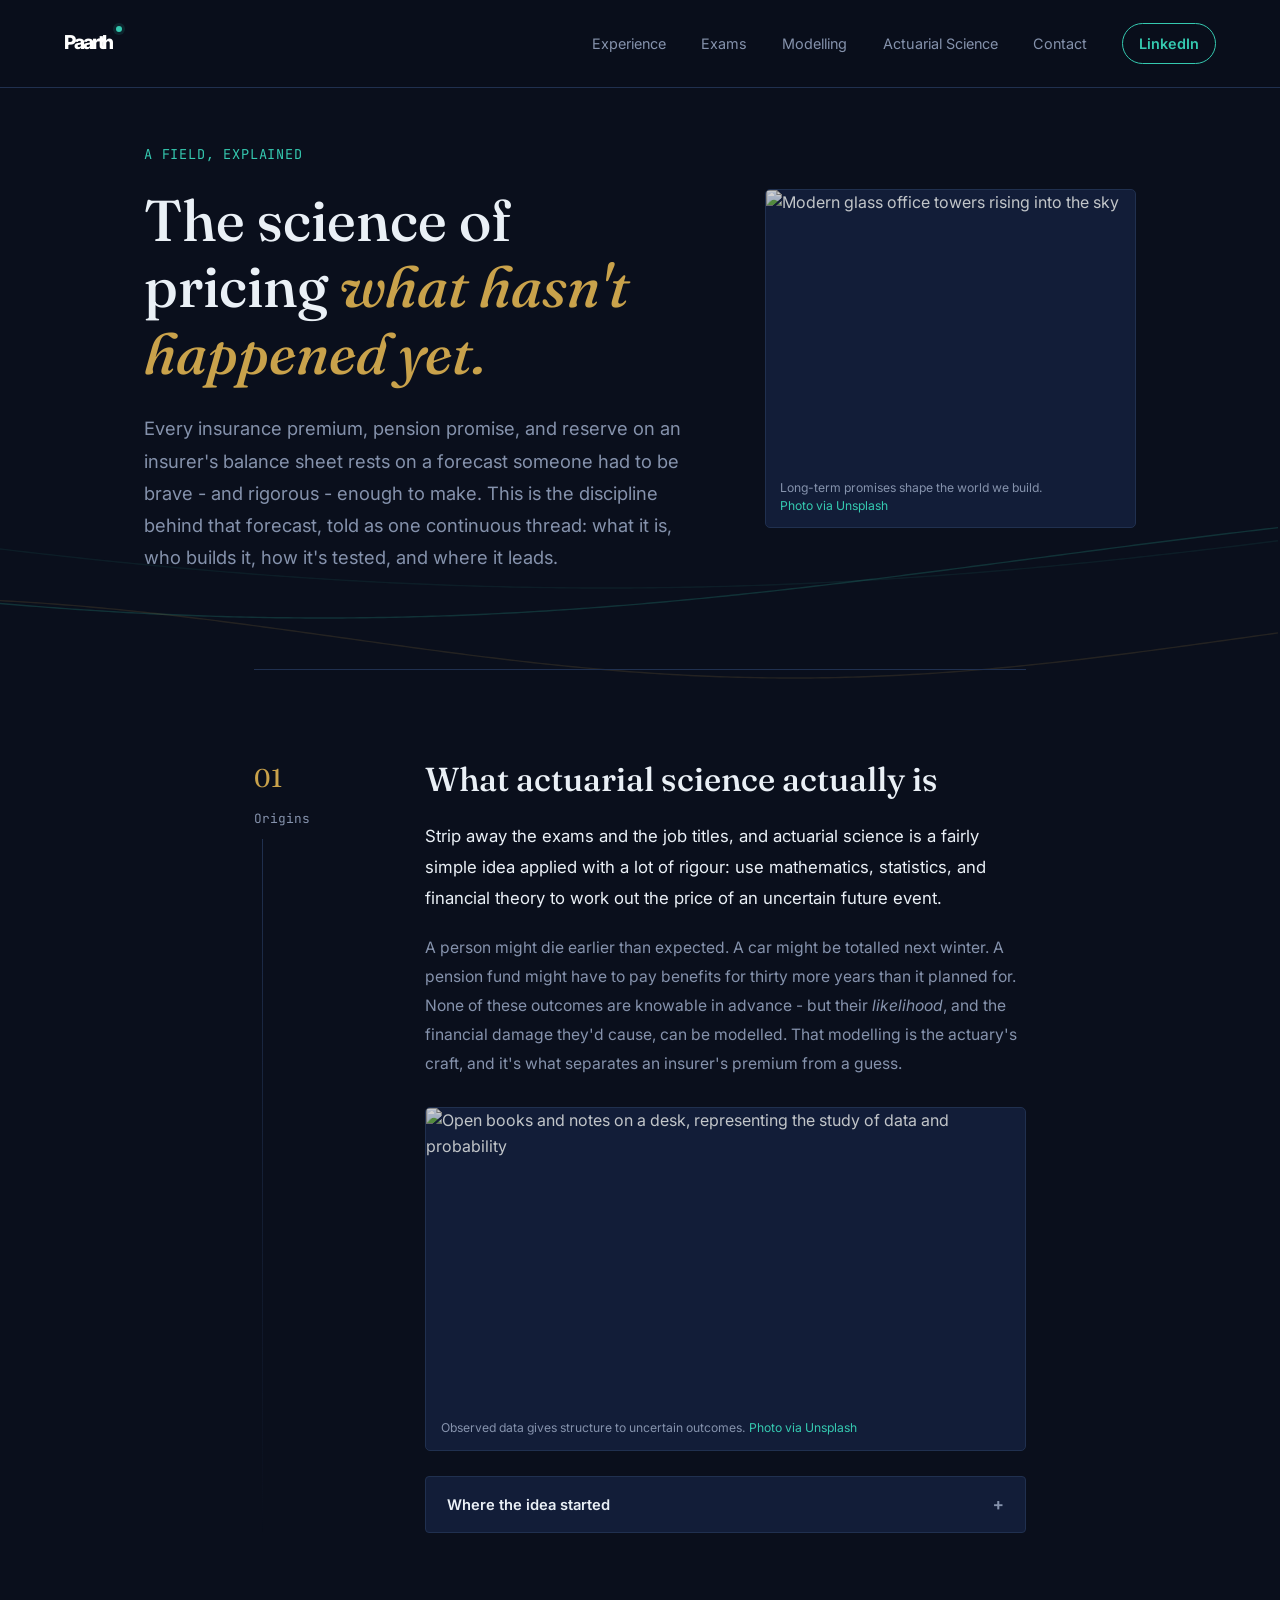
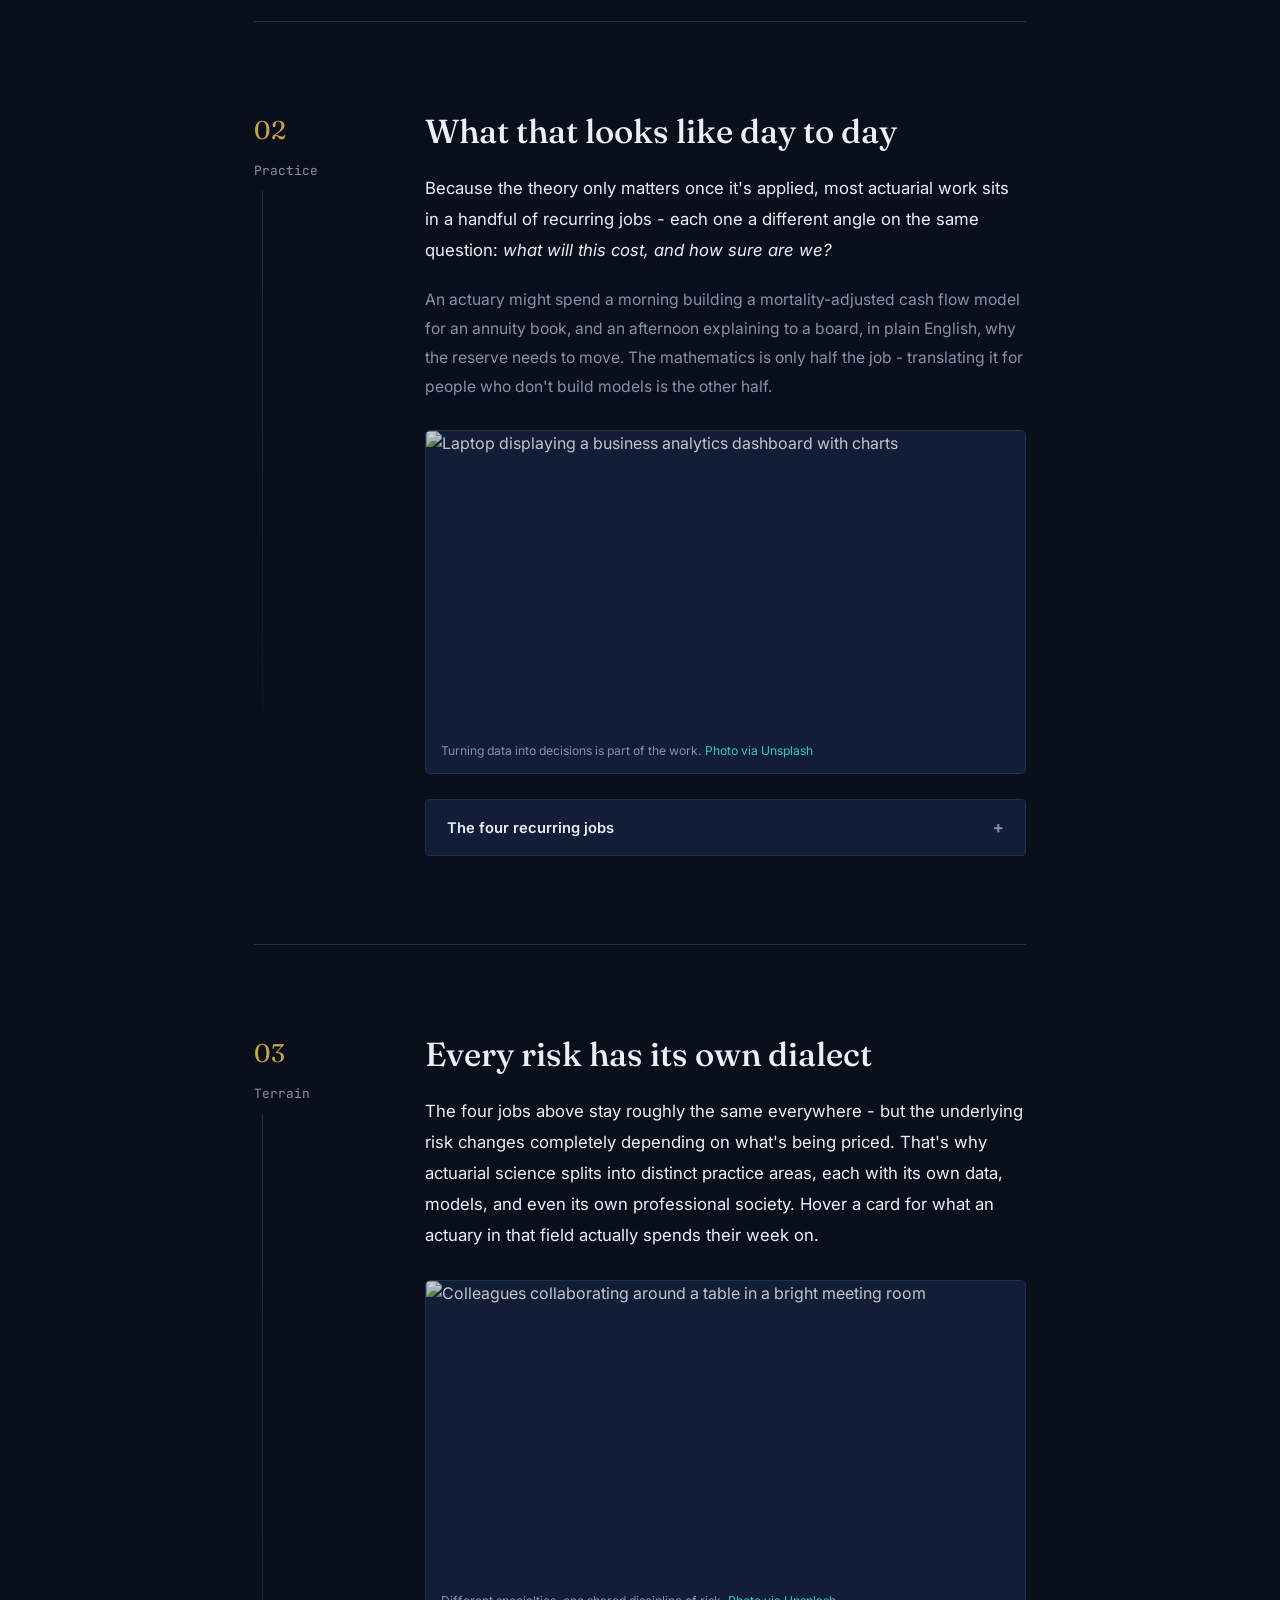
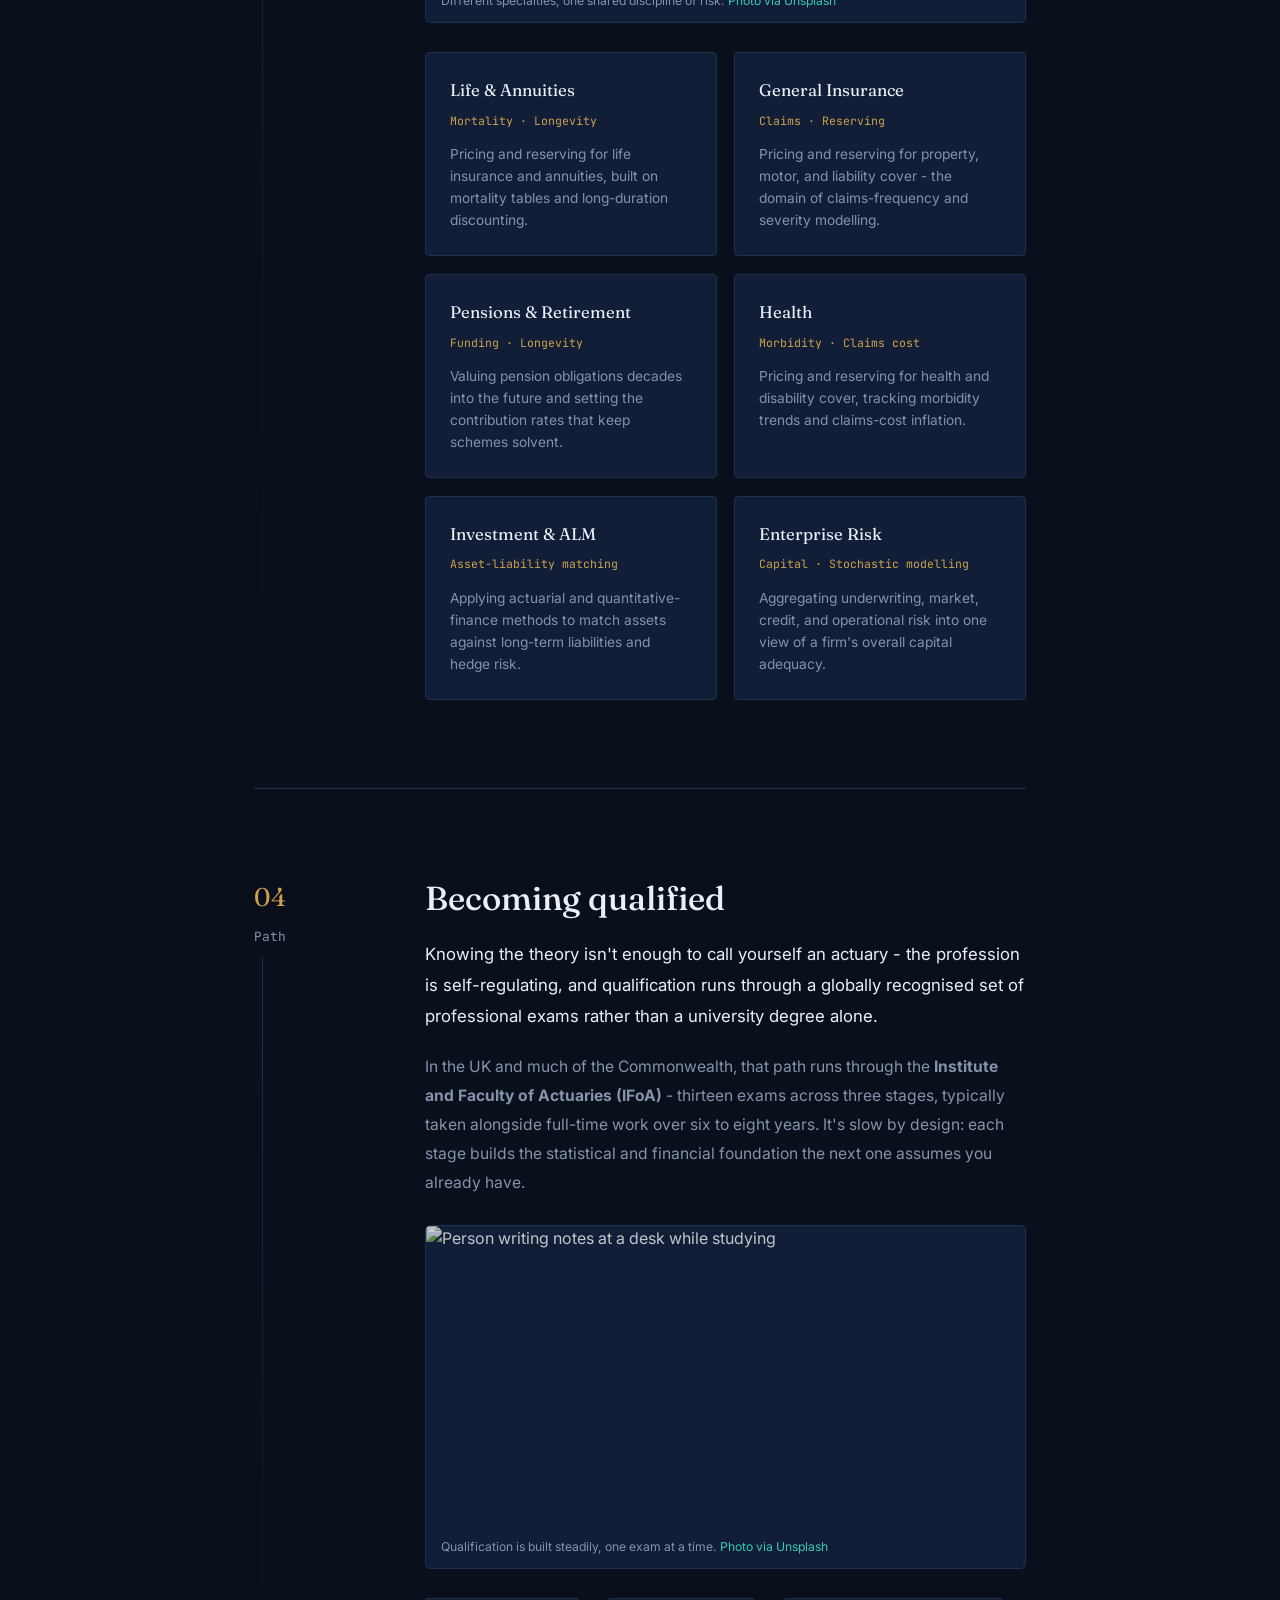
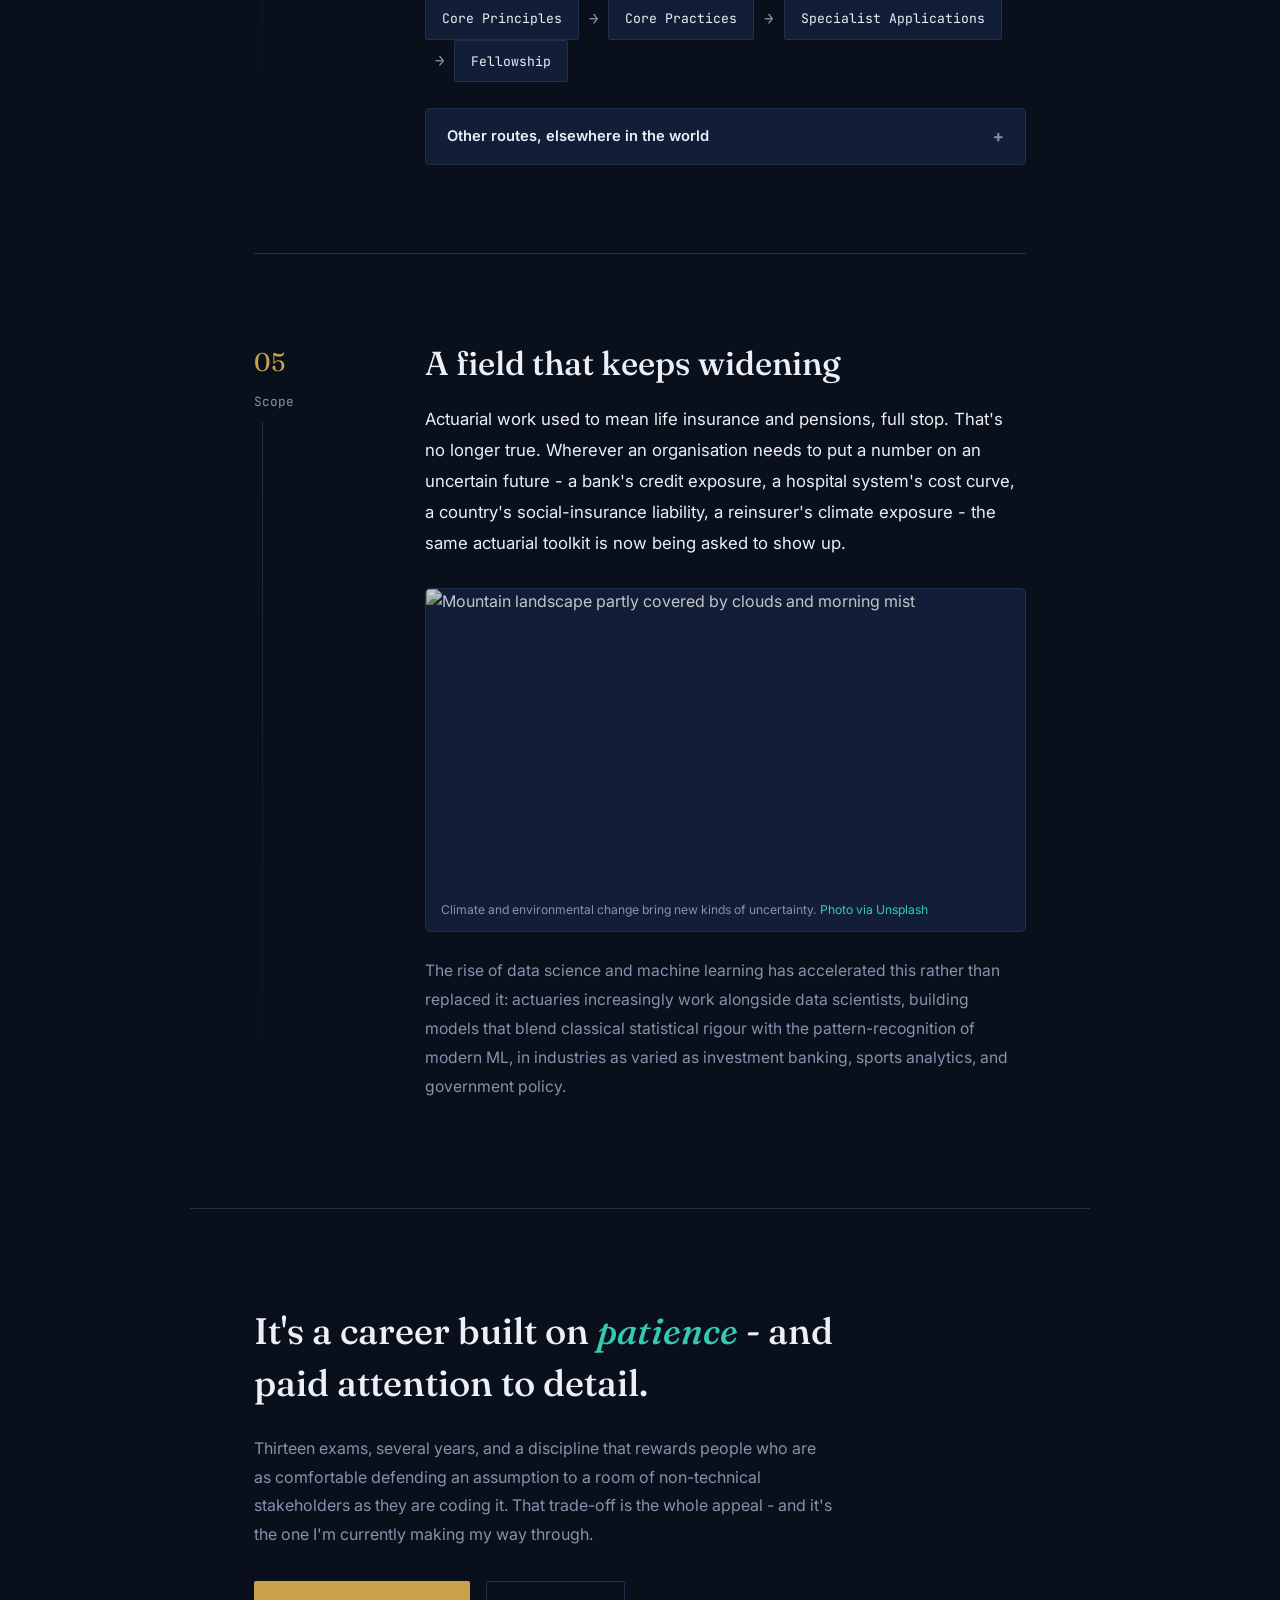
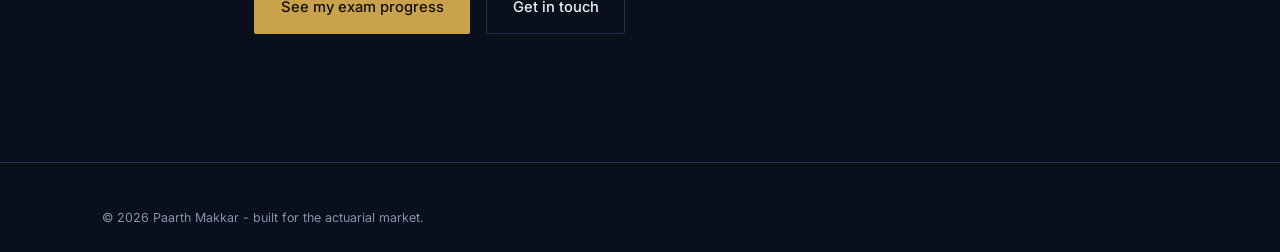
==== pages/actuarial-science/index.html @ b95559fd "hidden .html tags in website URLs" ====
<!DOCTYPE html>
<html lang="en">
<head>
<meta charset="UTF-8">
<meta name="viewport" content="width=device-width, initial-scale=1.0">
<title>Actuarial Science - Paarth Makkar</title>
<link rel="preconnect" href="https://fonts.googleapis.com">
<link href="https://fonts.googleapis.com/css2?family=Fraunces:opsz,wght@9..144,300;9..144,500;9..144,600&family=Inter:wght@400;500;600&family=JetBrains+Mono:wght@400;500&display=swap" rel="stylesheet">
<link rel="stylesheet" href="../../assets/css/style.css">
<link rel="icon" type="image/x-icon" href="../../assets/favicon.ico">
</head>
<body>

<canvas id="bg-curve"></canvas>

<header class="nav">
  <div class="nav__logo" aria-label="Paarth Makkar logo">
    <a href="../../" aria-label="Go to home page">
      <span class="nav__logo-mark" aria-hidden="true">Paarth</span>
    </a>
  </div>
  <nav class="nav__links">
    <a href="../../#work">Experience</a>
    <a href="../../#exams">Exams</a>
    <a href="../../#modelling">Modelling</a>
    <a href="./">Actuarial Science</a>
    <a href="../../#contact">Contact</a>
    <a class="nav__linkedin" href="https://www.linkedin.com/in/paarthmakkar" target="_blank" rel="noopener noreferrer" aria-label="Visit Paarth Makkar on LinkedIn">LinkedIn</a>
  </nav>
</header>

<main class="as-page">

  <!-- HERO -->
  <section class="as-hero">
    <div class="as-hero__copy">
      <p class="as-hero__eyebrow">A field, explained</p>
      <h1 class="as-hero__title">The science of pricing <em>what hasn't happened yet.</em></h1>
      <p class="as-hero__lede">Every insurance premium, pension promise, and reserve on an insurer's balance sheet rests on a forecast someone had to be brave - and rigorous - enough to make. This is the discipline behind that forecast, told as one continuous thread: what it is, who builds it, how it's tested, and where it leads.</p>
    </div>
    <figure class="as-visual as-hero__visual">
      <img src="https://images.unsplash.com/photo-1486406146926-c627a92ad1ab?auto=format&fit=crop&w=1100&q=80" alt="Modern glass office towers rising into the sky" fetchpriority="high">
      <figcaption>Long-term promises shape the world we build. <a href="https://unsplash.com/" target="_blank" rel="noopener noreferrer">Photo via Unsplash</a></figcaption>
    </figure>
  </section>

  <div class="as-story">

    <!-- 01 : DEFINITION -->
    <section class="as-section" id="what-is-it">
      <div class="as-section__index"><span>01</span>Origins<div class="as-section__thread"></div></div>
      <div class="as-section__body">
        <h2 class="as-section__title">What actuarial science actually is</h2>
        <p class="as-section__lead">Strip away the exams and the job titles, and actuarial science is a fairly simple idea applied with a lot of rigour: use mathematics, statistics, and financial theory to work out the price of an uncertain future event.</p>
        <p class="as-section__text">A person might die earlier than expected. A car might be totalled next winter. A pension fund might have to pay benefits for thirty more years than it planned for. None of these outcomes are knowable in advance - but their <em>likelihood</em>, and the financial damage they'd cause, can be modelled. That modelling is the actuary's craft, and it's what separates an insurer's premium from a guess.</p>
        <figure class="as-visual as-visual--story">
          <img src="https://images.unsplash.com/photo-1456513080510-7bf3a84b82f8?auto=format&fit=crop&w=1200&q=80" alt="Open books and notes on a desk, representing the study of data and probability" loading="lazy">
          <figcaption>Observed data gives structure to uncertain outcomes. <a href="https://unsplash.com/" target="_blank" rel="noopener noreferrer">Photo via Unsplash</a></figcaption>
        </figure>
        <div class="as-reveal">
          <button class="as-reveal__trigger" type="button" aria-expanded="false">
            <span>Where the idea started</span>
            <span class="as-reveal__icon">+</span>
          </button>
          <div class="as-reveal__panel">
            <p>The discipline traces back to 17th-century mortality tables and the early mathematics of life contingencies - work that let insurers move from arbitrary pricing to tables grounded in observed data. Over three centuries, the same logic - observe the past, model the uncertainty, price the future - was extended far beyond life insurance into pensions, health, general insurance, and now climate and enterprise risk.</p>
          </div>
        </div>
      </div>
    </section>

    <!-- 02 : WHAT ACTUARIES DO -->
    <section class="as-section" id="what-they-do">
      <div class="as-section__index"><span>02</span>Practice<div class="as-section__thread"></div></div>
      <div class="as-section__body">
        <h2 class="as-section__title">What that looks like day to day</h2>
        <p class="as-section__lead">Because the theory only matters once it's applied, most actuarial work sits in a handful of recurring jobs - each one a different angle on the same question: <em>what will this cost, and how sure are we?</em></p>
        <p class="as-section__text">An actuary might spend a morning building a mortality-adjusted cash flow model for an annuity book, and an afternoon explaining to a board, in plain English, why the reserve needs to move. The mathematics is only half the job - translating it for people who don't build models is the other half.</p>
        <figure class="as-visual as-visual--story">
          <img src="https://images.unsplash.com/photo-1460925895917-afdab827c52f?auto=format&fit=crop&w=1200&q=80" alt="Laptop displaying a business analytics dashboard with charts" loading="lazy">
          <figcaption>Turning data into decisions is part of the work. <a href="https://unsplash.com/" target="_blank" rel="noopener noreferrer">Photo via Unsplash</a></figcaption>
        </figure>
        <div class="as-reveal">
          <button class="as-reveal__trigger" type="button" aria-expanded="false">
            <span>The four recurring jobs</span>
            <span class="as-reveal__icon">+</span>
          </button>
          <div class="as-reveal__panel">
            <ul>
              <li><strong>Pricing</strong> - setting premiums so they cover expected claims, expenses, and a margin for the unexpected.</li>
              <li><strong>Reserving</strong> - deciding how much money has to be set aside today for claims that haven't been paid yet.</li>
              <li><strong>Capital &amp; solvency</strong> - stress-testing a company's balance sheet against extreme but plausible scenarios.</li>
              <li><strong>Product design &amp; advisory</strong> - shaping new insurance, pension, or investment products and advising boards and regulators on the risk they carry.</li>
            </ul>
          </div>
        </div>
      </div>
    </section>

    <!-- 03 : SUBFIELDS -->
    <section class="as-section" id="fields">
      <div class="as-section__index"><span>03</span>Terrain<div class="as-section__thread"></div></div>
      <div class="as-section__body">
        <h2 class="as-section__title">Every risk has its own dialect</h2>
        <p class="as-section__lead">The four jobs above stay roughly the same everywhere - but the underlying risk changes completely depending on what's being priced. That's why actuarial science splits into distinct practice areas, each with its own data, models, and even its own professional society. Hover a card for what an actuary in that field actually spends their week on.</p>
        <figure class="as-visual as-visual--story">
          <img src="https://images.unsplash.com/photo-1556761175-b413da4baf72?auto=format&fit=crop&w=1200&q=80" alt="Colleagues collaborating around a table in a bright meeting room" loading="lazy">
          <figcaption>Different specialties, one shared discipline of risk. <a href="https://unsplash.com/" target="_blank" rel="noopener noreferrer">Photo via Unsplash</a></figcaption>
        </figure>
        <div class="as-grid">
          <div class="as-card" tabindex="0">
            <div class="as-card__front">
              <span class="as-card__name">Life &amp; Annuities</span>
              <span class="as-card__tag">Mortality · Longevity</span>
              Pricing and reserving for life insurance and annuities, built on mortality tables and long-duration discounting.
            </div>
            <div class="as-card__back">
              <span class="as-card__name">Life &amp; Annuities</span>
              <p>Answers questions like: if we sell this whole-life policy today, how much will it cost us across a 50-year horizon, and how much interest can we assume we'll earn on the premiums along the way?</p>
            </div>
          </div>
          <div class="as-card" tabindex="0">
            <div class="as-card__front">
              <span class="as-card__name">General Insurance</span>
              <span class="as-card__tag">Claims · Reserving</span>
              Pricing and reserving for property, motor, and liability cover - the domain of claims-frequency and severity modelling.
            </div>
            <div class="as-card__back">
              <span class="as-card__name">General Insurance</span>
              <p>Works with "triangles" of historical claims data to estimate how much of this year's claims haven't been reported yet - and prices next year's motor or property policies accordingly.</p>
            </div>
          </div>
          <div class="as-card" tabindex="0">
            <div class="as-card__front">
              <span class="as-card__name">Pensions &amp; Retirement</span>
              <span class="as-card__tag">Funding · Longevity</span>
              Valuing pension obligations decades into the future and setting the contribution rates that keep schemes solvent.
            </div>
            <div class="as-card__back">
              <span class="as-card__name">Pensions &amp; Retirement</span>
              <p>If people are living longer than a pension scheme assumed twenty years ago, someone has to work out exactly how much extra funding that longevity now requires.</p>
            </div>
          </div>
          <div class="as-card" tabindex="0">
            <div class="as-card__front">
              <span class="as-card__name">Health</span>
              <span class="as-card__tag">Morbidity · Claims cost</span>
              Pricing and reserving for health and disability cover, tracking morbidity trends and claims-cost inflation.
            </div>
            <div class="as-card__back">
              <span class="as-card__name">Health</span>
              <p>Models how medical cost inflation, treatment patterns, and policyholder age are likely to move claims costs - often the fastest-changing numbers in the profession.</p>
            </div>
          </div>
          <div class="as-card" tabindex="0">
            <div class="as-card__front">
              <span class="as-card__name">Investment &amp; ALM</span>
              <span class="as-card__tag">Asset-liability matching</span>
              Applying actuarial and quantitative-finance methods to match assets against long-term liabilities and hedge risk.
            </div>
            <div class="as-card__back">
              <span class="as-card__name">Investment &amp; ALM</span>
              <p>Makes sure the assets backing an insurer's promises actually mature at the right time and in the right currency to pay claims - decades before they fall due.</p>
            </div>
          </div>
          <div class="as-card" tabindex="0">
            <div class="as-card__front">
              <span class="as-card__name">Enterprise Risk</span>
              <span class="as-card__tag">Capital · Stochastic modelling</span>
              Aggregating underwriting, market, credit, and operational risk into one view of a firm's overall capital adequacy.
            </div>
            <div class="as-card__back">
              <span class="as-card__name">Enterprise Risk</span>
              <p>Runs stochastic simulations across thousands of correlated scenarios to answer one board-level question: could we survive a genuinely bad year?</p>
            </div>
          </div>
        </div>
      </div>
    </section>

    <!-- 04 : BECOMING ONE -->
    <section class="as-section" id="path">
      <div class="as-section__index"><span>04</span>Path<div class="as-section__thread"></div></div>
      <div class="as-section__body">
        <h2 class="as-section__title">Becoming qualified</h2>
        <p class="as-section__lead">Knowing the theory isn't enough to call yourself an actuary - the profession is self-regulating, and qualification runs through a globally recognised set of professional exams rather than a university degree alone.</p>
        <p class="as-section__text">In the UK and much of the Commonwealth, that path runs through the <strong>Institute and Faculty of Actuaries (IFoA)</strong> - thirteen exams across three stages, typically taken alongside full-time work over six to eight years. It's slow by design: each stage builds the statistical and financial foundation the next one assumes you already have.</p>
        <figure class="as-visual as-visual--story">
          <img src="https://images.unsplash.com/photo-1434030216411-0b793f4b4173?auto=format&fit=crop&w=1200&q=80" alt="Person writing notes at a desk while studying" loading="lazy">
          <figcaption>Qualification is built steadily, one exam at a time. <a href="https://unsplash.com/" target="_blank" rel="noopener noreferrer">Photo via Unsplash</a></figcaption>
        </figure>
        <div class="as-flow" aria-label="Exam progression">
          <span class="as-flow__step">Core Principles</span><span class="as-flow__arrow">→</span>
          <span class="as-flow__step">Core Practices</span><span class="as-flow__arrow">→</span>
          <span class="as-flow__step">Specialist Applications</span><span class="as-flow__arrow">→</span>
          <span class="as-flow__step">Fellowship</span>
        </div>
        <div class="as-reveal">
          <button class="as-reveal__trigger" type="button" aria-expanded="false">
            <span>Other routes, elsewhere in the world</span>
            <span class="as-reveal__icon">+</span>
          </button>
          <div class="as-reveal__panel">
            <ul>
              <li><strong>SOA</strong> (Society of Actuaries) - the largest global body, covering life, health, retirement, and general insurance, based in the US.</li>
              <li><strong>CAS</strong> (Casualty Actuarial Society) - the US and Canadian specialist body for property &amp; casualty insurance.</li>
              <li><strong>IAI</strong> (Institute of Actuaries of India) - the statutory regulator for actuaries in India, with a mutual recognition agreement that lets exams cleared at the IFoA count toward IAI membership, and vice versa.</li>
            </ul>
          </div>
        </div>
      </div>
    </section>

    <!-- 05 : WHERE IT LEADS -->
    <section class="as-section" id="scope">
      <div class="as-section__index"><span>05</span>Scope<div class="as-section__thread"></div></div>
      <div class="as-section__body">
        <h2 class="as-section__title">A field that keeps widening</h2>
        <p class="as-section__lead">Actuarial work used to mean life insurance and pensions, full stop. That's no longer true. Wherever an organisation needs to put a number on an uncertain future - a bank's credit exposure, a hospital system's cost curve, a country's social-insurance liability, a reinsurer's climate exposure - the same actuarial toolkit is now being asked to show up.</p>
        <figure class="as-visual as-visual--story">
          <img src="https://images.unsplash.com/photo-1470071459604-3b5ec3a7fe05?auto=format&fit=crop&w=1200&q=80" alt="Mountain landscape partly covered by clouds and morning mist" loading="lazy">
          <figcaption>Climate and environmental change bring new kinds of uncertainty. <a href="https://unsplash.com/" target="_blank" rel="noopener noreferrer">Photo via Unsplash</a></figcaption>
        </figure>
        <p class="as-section__text">The rise of data science and machine learning has accelerated this rather than replaced it: actuaries increasingly work alongside data scientists, building models that blend classical statistical rigour with the pattern-recognition of modern ML, in industries as varied as investment banking, sports analytics, and government policy.</p>
      </div>
    </section>

  </div>

  <!-- CLOSING -->
  <section class="as-close">
    <h2 class="as-close__title">It's a career built on <em>patience</em> - and paid attention to detail.</h2>
    <p class="as-close__text">Thirteen exams, several years, and a discipline that rewards people who are as comfortable defending an assumption to a room of non-technical stakeholders as they are coding it. That trade-off is the whole appeal - and it's the one I'm currently making my way through.</p>
    <div class="as-close__actions">
      <a href="../../#exams" class="btn btn--primary">See my exam progress</a>
      <a href="../../#contact" class="btn btn--ghost">Get in touch</a>
    </div>
  </section>

</main>

<footer class="footer">© <span id="year"></span> Paarth Makkar - built for the actuarial market.</footer>

<script src="../../assets/js/actuarial-science.js"></script>
</body>
</html>
---- assets/css/style.css ----
/* ===== Tokens ===== */
:root{
  --bg:#0A0F1C;
  --bg-alt:#0F1830;
  --surface:#121D38;
  --border:#20304F;
  --text:#EAF0F6;
  --muted:#8592AC;
  --gold:#C9A24B;
  --teal:#35C9B0;
  --violet:#8C7AE6;
  --serif:'Fraunces', serif;
  --mono:'JetBrains Mono', monospace;
  --sans:'Inter', sans-serif;
}
*{margin:0;padding:0;box-sizing:border-box;}
html{scroll-behavior:smooth;}
body{
  background:var(--bg);
  color:var(--text);
  font-family:var(--sans);
  line-height:1.6;
  overflow-x:hidden;
}
@media (prefers-reduced-motion: reduce){
  html{scroll-behavior:auto;}
  *{animation-duration:0.01ms !important; transition-duration:0.01ms !important;}
}

a{color:inherit;text-decoration:none;}
:focus-visible{outline:2px solid var(--teal);outline-offset:3px;}

#bg-curve{
  position:fixed;inset:0;
  width:100%;height:100%;
  z-index:0;
  opacity:0.55;
  pointer-events:none;
}

.section-title{
  font-family:var(--serif);
  font-weight:500;
  font-size:clamp(1.6rem,3vw,2.2rem);
  margin-bottom:2rem;
  color:var(--text);
}

main, .nav, .footer{position:relative;z-index:1;}

/* ===== Nav ===== */
.nav{
  position:fixed;top:0;left:0;right:0;
  display:flex;justify-content:space-between;align-items:center;
  padding:1.4rem clamp(1.5rem,5vw,4rem);
  z-index:10;
  backdrop-filter:blur(10px);
  background:rgba(10,15,28,0.55);
  border-bottom:1px solid var(--border);
}
.nav__logo{height:42px;display:grid;place-items:center;flex:0 0 auto;cursor:default;}
.nav__logo-mark{
  position:relative;font-family:var(--sans);font-size:1.2rem;font-weight:800;
  letter-spacing:-.11em;color:#fff;line-height:1;transition:transform .2s ease;
}
.nav__logo-mark::after{
  content:'';position:absolute;width:6px;height:6px;border-radius:50%;
  background:var(--teal);right:-10px;top:-4px;box-shadow:0 0 0 3px rgba(53,201,176,.12);
  animation:logo-shine 2.8s ease-in-out infinite;
}
.nav__logo:hover .nav__logo-mark{transform:translateY(-1px);}
@keyframes logo-shine{0%,100%{box-shadow:0 0 0 3px rgba(53,201,176,.12),0 0 0 rgba(53,201,176,0);}50%{box-shadow:0 0 0 5px rgba(53,201,176,.08),0 0 12px rgba(53,201,176,.75);}}
.nav__links{display:flex;align-items:center;gap:clamp(1rem,3vw,2.2rem);}
.nav__links a{font-size:0.9rem;color:var(--muted);transition:color .2s;}
.nav__links a:hover{color:var(--teal);}
.nav__links .nav__linkedin{
  display:inline-flex;align-items:center;justify-content:center;
  padding:0.48rem 1rem;border-radius:999px;
  color:var(--teal);background:transparent;border:1px solid var(--teal);font-weight:600;
  box-shadow:none;
  transition:transform .2s ease,background .2s ease,color .2s ease,box-shadow .2s ease;
}
.nav__links .nav__linkedin:hover{color:#071713;background:var(--teal);transform:translateY(-2px);box-shadow:0 9px 22px -8px rgba(53,201,176,.7);}

/* ===== Hero ===== */
.hero{
  min-height:100vh;
  width:100%;
  display:flex;align-items:center;justify-content:center;
  text-align:center;
  padding:6rem clamp(1.5rem,6vw,6rem) 3rem;
}
.hero__text{max-width:1100px;display:flex;flex-direction:column;align-items:center;}
.hero__eyebrow{
  font-family:var(--mono);
  font-size:1rem;
  letter-spacing:0.04em;
  color:var(--teal);
  margin-bottom:1.6rem;
  animation:hero-in .8s ease-out both;
  animation-delay:.05s;
}
.hero__title{
  font-family:var(--serif);
  font-weight:600;
  font-size:clamp(4rem,11vw,8rem);
  line-height:1;
  margin-bottom:1.8rem;
  animation:hero-in .8s ease-out both;
  animation-delay:.2s;
}
.hero__lede{
  font-size:clamp(1.15rem,1.6vw,1.5rem);
  color:var(--muted);
  max-width:46ch;
  margin-bottom:3rem;
  animation:hero-in .8s ease-out both;
  animation-delay:.4s;
}
.hero__actions{
  display:flex;justify-content:center;gap:1.2rem;flex-wrap:wrap;margin-top:0.5rem;
  animation:hero-in .8s ease-out both;
  animation-delay:.55s;
}
.hero__actions .btn{padding:1rem 2rem;font-size:1rem;}

@keyframes hero-in{
  from{opacity:0;transform:translateY(18px);}
  to{opacity:1;transform:translateY(0);}
}

.btn{
  display:inline-block;
  padding:0.85rem 1.6rem;
  border-radius:2px;
  font-size:0.92rem;
  font-weight:500;
  cursor:pointer;
  border:1px solid transparent;
  transition:transform .15s ease, background .2s ease, border-color .2s ease;
}
.btn:hover{transform:translateY(-2px);}
.btn--primary{background:var(--gold);color:#12100A;}
.btn--primary:hover{background:#dcb865;}
.btn--ghost{background:transparent;color:var(--text);border-color:var(--border);}
.btn--ghost:hover{border-color:var(--teal);color:var(--teal);}

/* ===== About ===== */
.about{
  padding:2rem clamp(1.5rem,5vw,4rem) 6rem;
  max-width:800px;
}
.about__p{font-size:1.05rem;color:var(--muted);}

/* ===== Timeline ===== */
.timeline{padding:5rem clamp(1.5rem,5vw,4rem);border-top:1px solid var(--border);}
.timeline .section-title{text-align:left;}
.timeline__layout{display:grid;grid-template-columns:minmax(0,1fr) auto minmax(0,1fr);gap:3rem;align-items:start;}
.timeline__divider{align-self:stretch;width:1px;background:linear-gradient(to bottom, transparent, var(--border) 15%, var(--border) 85%, transparent);}
.timeline__skills{position:sticky;top:7rem;}
.timeline__skills{display:flex;flex-direction:column;align-items:center;text-align:center;}
.skills__label{
  font-family:var(--serif);font-weight:500;font-size:clamp(1.4rem,2.4vw,1.8rem);
  color:var(--text);margin-bottom:2rem;
}
.skills__col{display:flex;flex-direction:column;align-items:center;gap:1.6rem;width:100%;}
.skills__marquee{
  overflow:hidden;width:100%;max-width:520px;height:220px;
  -webkit-mask-image:linear-gradient(to right, transparent, #000 12%, #000 88%, transparent);
  mask-image:linear-gradient(to right, transparent, #000 12%, #000 88%, transparent);
}
.skills__track{
  display:flex;flex-direction:row;flex-wrap:nowrap;align-items:center;height:100%;gap:2.2rem;width:max-content;
  animation:marquee-scroll 16s linear infinite;
}
.skills__marquee:hover .skills__track{animation-play-state:paused;}
@keyframes marquee-scroll{to{transform:translateX(-50%);}}
.skill-tile{
  position:relative;width:104px;height:104px;flex:0 0 auto;display:flex;align-items:center;justify-content:center;
  transition:transform .25s ease, filter .25s ease;
}
.skill-tile img{width:100%;height:100%;object-fit:contain;}
.skill-tile:hover{transform:translateY(-3px);filter:drop-shadow(0 4px 10px color-mix(in srgb, var(--teal) 55%, transparent));}

.skills__info{min-height:3rem;}
.skills__info-tool{font-family:var(--sans);font-size:1rem;font-weight:600;color:var(--text);margin-bottom:0.3rem;opacity:0;transform:translateY(6px);transition:opacity .3s ease, transform .3s ease;}
.skills__info-use{font-size:0.85rem;color:var(--muted);line-height:1.4;max-width:340px;margin:0 auto;opacity:0;transform:translateY(6px);transition:opacity .3s ease .05s, transform .3s ease .05s;}
.skills__info.is-active .skills__info-tool,
.skills__info.is-active .skills__info-use{opacity:1;transform:translateY(0);}

@media (max-width:900px){
  .timeline__layout{grid-template-columns:1fr;}
  .timeline__divider{display:none;}
  .timeline__skills{position:static;}
}
.timeline__list{list-style:none;width:100%;position:relative;padding:0 2.5rem;}
.timeline__list::before{
  content:'';position:absolute;left:5px;top:6px;bottom:6px;width:1px;background:var(--border);
}
.tl-item{
  position:relative;margin-bottom:3.2rem;
  display:grid;grid-template-columns:minmax(200px,280px) 1fr;column-gap:4rem;
}
.tl-item::before{
  content:'';position:absolute;left:-2.5rem;top:6px;
  width:9px;height:9px;border-radius:50%;
  background:var(--bg);border:2px solid var(--teal);
}
.tl-item--current::before{
  box-shadow:0 0 10px 2px var(--teal);
  animation:current-pulse 2.4s ease-in-out infinite;
}
@keyframes current-pulse{0%,100%{box-shadow:0 0 8px 1px var(--teal);}50%{box-shadow:0 0 14px 4px var(--teal);}}
.tl-item__date{grid-column:1;grid-row:1;font-family:var(--mono);font-size:0.78rem;color:var(--gold);}
.tl-item__role{grid-column:1;grid-row:2;font-family:var(--serif);font-weight:500;font-size:1.2rem;margin:0.3rem 0 0;line-height:1.3;}
.tl-item__desc{grid-column:2;grid-row:1 / 3;align-self:start;color:var(--muted);max-width:52ch;}

@media (max-width:720px){
  .tl-item{grid-template-columns:1fr;row-gap:0.5rem;}
  .tl-item__desc{grid-column:1;grid-row:auto;margin-top:0.5rem;}
}

.certs{width:100%;margin:1rem 0 0;padding:0 2.5rem;}
.cert-label{display:block;font-family:var(--mono);font-size:0.75rem;color:var(--muted);margin-bottom:0.8rem;}
.cert-pills{display:flex;flex-wrap:wrap;gap:0.6rem;}
.cert-pills .pill{color:var(--muted);}
.cert-pills .pill:hover{color:var(--teal);border-color:var(--teal);}

/* ===== Exams ===== */
.exams{
  padding:5rem 0;border-top:1px solid var(--border);border-bottom:1px solid var(--border);
  background:radial-gradient(ellipse at top, rgba(53,201,176,0.06), transparent 60%);
}
.exams__inner{padding:0 clamp(1.5rem,5vw,4rem);}
.exams__caption{font-family:var(--mono);font-size:0.95rem;color:var(--muted);margin-bottom:1.4rem;}
.exams__count{color:var(--gold);font-size:1.3rem;}

.exams__track{
  height:6px;background:var(--surface);border:1px solid var(--border);
  border-radius:3px;overflow:hidden;width:100%;margin-bottom:2.4rem;
}
.exams__fill{
  height:100%;width:0%;
  background:linear-gradient(90deg,var(--teal),var(--gold));
  transition:width 1.4s cubic-bezier(.22,1,.36,1);
}

.branch-grid{display:grid;grid-template-columns:repeat(auto-fit,minmax(270px,1fr));gap:1.4rem;}
.branch{
  --accent:var(--teal);
  --spot-x:50%;--spot-y:0%;
  background:var(--surface);border:1px solid var(--border);border-radius:16px;
  padding:1.8rem;position:relative;overflow:hidden;
  transition:transform .3s ease, border-color .3s ease, box-shadow .3s ease;
}
.branch::before{
  content:'';position:absolute;inset:0;pointer-events:none;opacity:0;
  background:radial-gradient(180px circle at var(--spot-x) var(--spot-y), color-mix(in srgb, var(--accent) 14%, transparent), transparent 68%);
  transition:opacity .3s ease;
}
.branch--gold{--accent:var(--gold);}
.branch--violet{--accent:var(--violet);}
.branch:hover{
  transform:translateY(-6px);
  border-color:var(--accent);
  box-shadow:0 0 0 1px var(--accent), 0 20px 40px -20px var(--accent);
}
.branch:hover::before,.branch:focus-within::before{opacity:1;}
.branch__top{display:flex;justify-content:space-between;align-items:center;margin-bottom:1.4rem;}
.branch__label{font-family:var(--mono);font-size:0.7rem;color:var(--accent);letter-spacing:0.03em;}
.branch__icon{width:44px;height:44px;color:var(--accent);opacity:0.9;overflow:visible;}

.icon-wave{filter:drop-shadow(0 0 5px color-mix(in srgb, var(--accent) 65%, transparent));}
.icon-wave .wave-path{stroke-dasharray:9 5;animation:wave-flow 2.8s linear infinite;}
.wave-pulse{transform-origin:center;animation:wave-pulse 1.5s ease-in-out infinite;}
@keyframes wave-flow{to{stroke-dashoffset:-28;}}
@keyframes wave-pulse{0%,100%{opacity:.35;transform:scale(.65);}50%{opacity:1;transform:scale(1.45);}}

.icon-orbit{filter:drop-shadow(0 0 5px color-mix(in srgb, var(--accent) 55%, transparent));}
.orbit-ring{transform-box:fill-box;transform-origin:center;stroke-dasharray:56 18;}
.orbit-ring--outer{animation:orbit-spin 7s linear infinite;}
.orbit-ring--inner{stroke-dasharray:40 12;animation:orbit-spin 4s linear infinite reverse;}
.orbit-core{animation:core-breathe 2.2s ease-in-out infinite;}
.orbit-dot{transform-origin:22px 22px;animation:orbit-dot 3.5s linear infinite;}
.orbit-dot--two{animation-duration:4.8s;animation-direction:reverse;}
@keyframes orbit-spin{to{transform:rotate(360deg);}}
@keyframes orbit-dot{to{transform:rotate(360deg);}}
@keyframes core-breathe{0%,100%{opacity:.55;transform:scale(.8);}50%{opacity:1;transform:scale(1.18);}}

.icon-stars .star{transform-origin:center;animation:twinkle 1.8s ease-in-out infinite;}
.icon-stars .star--b{animation-delay:.4s;}
.icon-stars .star--c{animation-delay:.9s;}
@keyframes twinkle{0%,100%{opacity:0.3;transform:scale(0.8);}50%{opacity:1;transform:scale(1.1);}}
.branch__title{font-family:var(--serif);font-size:1.5rem;font-weight:500;margin-bottom:0.6rem;}
.branch__desc{color:var(--muted);font-size:0.85rem;line-height:1.55;margin-bottom:1.2rem;}
.branch__pills{display:flex;gap:0.5rem;flex-wrap:wrap;}
.pill{
  font-family:var(--mono);font-size:0.7rem;color:var(--muted);
  border:1px solid var(--border);padding:0.3rem 0.7rem;border-radius:999px;
}
.pill--glow{color:var(--accent);border-color:var(--accent);box-shadow:0 0 10px -2px var(--accent);}
#python-rebuild .stack-pills .pill{transition:color .2s ease,border-color .2s ease,box-shadow .2s ease,background .2s ease;}
#python-rebuild .stack-pills .pill:hover{color:#071713;border-color:var(--teal);background:var(--teal);box-shadow:0 0 14px -3px var(--teal);}

.branch__exams{
  display:flex;flex-wrap:wrap;gap:0.5rem;
  max-height:0;opacity:0;margin-top:0;overflow:hidden;
  transition:max-height .4s ease, opacity .3s ease, margin-top .4s ease;
}
.branch:hover .branch__exams{max-height:10rem;opacity:1;margin-top:1.2rem;}
.ex{
  font-family:var(--mono);font-size:0.72rem;padding:0.35rem 0.7rem;border-radius:6px;
  color:var(--muted);background:var(--bg);border:1px solid var(--border);opacity:0.5;
}
.ex--done{
  color:var(--accent);border-color:var(--accent);opacity:1;
  box-shadow:0 0 10px -3px var(--accent);
}

/* ===== Modelling ===== */
.modelling{padding:5rem clamp(1.5rem,5vw,4rem);border-top:1px solid var(--border);}
.modelling__head{display:flex;justify-content:space-between;align-items:center;flex-wrap:wrap;gap:1rem;margin-bottom:2rem;}
.modelling__head .section-title{margin-bottom:0;}
.model-grid{display:flex;flex-direction:column;max-width:1180px;margin:0 auto;}
.model-card{
  position:relative;display:grid;grid-template-columns:minmax(220px,.8fr) minmax(0,1.2fr) auto;grid-template-rows:auto auto auto;column-gap:clamp(1.5rem,5vw,5rem);row-gap:.65rem;align-items:start;
  padding:1.5rem 0;border-top:1px solid var(--border);transition:transform .25s ease;
}
.model-card--link{color:inherit;}
.model-card:last-child{border-bottom:1px solid var(--border);}
.model-card:hover{transform:translateX(6px);}
.model-card::before{content:'';position:absolute;left:0;top:-1px;width:2.5rem;height:2px;background:var(--teal);transform:scaleX(.35);transform-origin:left;transition:transform .25s ease,background .25s ease;}
.model-card:hover::before{transform:scaleX(1);background:var(--gold);}
.model-card__cta{display:inline-block;grid-column:3;grid-row:1 / 4;align-self:center;white-space:nowrap;font-family:var(--mono);font-size:.78rem;color:var(--teal);transition:color .2s ease;}
.model-card__cta:hover{color:var(--gold);}
.model-card__chart{height:90px;grid-column:1;grid-row:1 / 4;margin:0;position:relative;}
.model-card__chart canvas{width:100%;height:100%;display:block;}
.model-card__title{grid-column:2;grid-row:1;font-family:var(--serif);font-size:clamp(1.3rem,2.2vw,1.8rem);font-weight:500;line-height:1.2;margin:0;color:var(--text);}
.model-card__desc{grid-column:2;grid-row:2;color:var(--muted);font-size:0.9rem;line-height:1.55;margin:0;}
.model-card__tags{grid-column:2;grid-row:3;display:flex;gap:0.5rem;flex-wrap:wrap;margin-top:.1rem;}
.model-card__tags span{
  font-family:var(--mono);font-size:0.7rem;color:var(--gold);
  border:1px solid var(--border);padding:0.2rem 0.55rem;border-radius:2px;
}

/* ===== Actuarial Science page ===== */
.as-page{padding-top:9rem;}

.as-hero{
  max-width:1120px;margin:0 auto;padding:0 clamp(1.5rem,5vw,4rem) 6rem;
  display:grid;grid-template-columns:minmax(0,1.2fr) minmax(260px,.8fr);
  align-items:center;gap:clamp(2rem,5vw,4rem);
}
.as-hero__eyebrow{font-family:var(--mono);font-size:0.85rem;color:var(--teal);letter-spacing:0.06em;text-transform:uppercase;margin-bottom:1.4rem;}
.as-hero__title{font-family:var(--serif);font-weight:500;font-size:clamp(2.2rem,5vw,3.6rem);line-height:1.15;margin-bottom:1.6rem;}
.as-hero__title em{font-style:italic;color:var(--gold);}
.as-hero__lede{font-size:1.15rem;line-height:1.75;color:var(--muted);max-width:62ch;}

.as-visual{margin:0;border:1px solid var(--border);border-radius:5px;overflow:hidden;background:var(--surface);}
.as-visual img{display:block;width:100%;aspect-ratio:4/3;object-fit:cover;filter:saturate(.78) brightness(.82);}
.as-visual figcaption{padding:.75rem .9rem;color:var(--muted);font-size:.76rem;line-height:1.5;}
.as-visual figcaption a{color:var(--teal);white-space:nowrap;}
.as-visual figcaption a:hover{color:var(--gold);}
.as-hero__visual img{aspect-ratio:4/3;}
.as-visual--story{margin:1.8rem 0 1.5rem;}
.as-visual--story img{aspect-ratio:16/8;}

.as-story{max-width:900px;margin:0 auto;padding:0 clamp(1.5rem,5vw,4rem);}

.as-section{
  position:relative;padding:5.5rem 0;border-top:1px solid var(--border);
  display:grid;grid-template-columns:minmax(0,120px) 1fr;gap:clamp(1.5rem,4vw,3.5rem);
}
.as-section:first-child{border-top:1px solid var(--border);}
.as-section__index{
  font-family:var(--mono);font-size:0.8rem;color:var(--muted);
  display:flex;flex-direction:column;gap:0.6rem;align-items:flex-start;
}
.as-section__index span{color:var(--gold);font-size:1.6rem;font-family:var(--serif);}
.as-section__thread{
  width:1px;flex:1;min-height:2.5rem;
  background:linear-gradient(to bottom, var(--border), transparent);
  align-self:stretch;margin-left:0.5rem;
}
.as-section__body{max-width:64ch;}
.as-section__title{font-family:var(--serif);font-weight:500;font-size:clamp(1.5rem,2.6vw,2.1rem);margin-bottom:1.3rem;line-height:1.25;}
.as-section__lead{font-size:1.05rem;line-height:1.85;color:var(--text);margin-bottom:1.2rem;}
.as-section__text{font-size:0.98rem;line-height:1.85;color:var(--muted);margin-bottom:1.2rem;}
.as-section__link{font-family:var(--mono);font-size:0.82rem;color:var(--teal);}

/* Expandable "reveal more" panels */
.as-reveal{
  margin-top:1.6rem;border:1px solid var(--border);border-radius:4px;overflow:hidden;
  background:var(--surface);
}
.as-reveal__trigger{
  width:100%;display:flex;align-items:center;justify-content:space-between;gap:1rem;
  background:none;border:none;color:var(--text);font-family:var(--sans);font-size:0.92rem;font-weight:600;
  padding:1rem 1.3rem;cursor:pointer;text-align:left;
}
.as-reveal__trigger:hover{color:var(--teal);}
.as-reveal__icon{
  font-family:var(--mono);font-size:1.1rem;color:var(--muted);flex-shrink:0;
  transition:transform .3s ease;
}
.as-reveal.open .as-reveal__icon{transform:rotate(45deg);color:var(--teal);}
.as-reveal__panel{
  max-height:0;overflow:hidden;transition:max-height .4s ease, padding .4s ease;
  padding:0 1.3rem;
}
.as-reveal.open .as-reveal__panel{max-height:600px;padding:0 1.3rem 1.3rem;}
.as-reveal__panel p{font-size:0.9rem;line-height:1.8;color:var(--muted);}
.as-reveal__panel ul{margin:0.6rem 0 0;padding-left:1.1rem;}
.as-reveal__panel li{font-size:0.88rem;line-height:1.75;color:var(--muted);margin-bottom:0.35rem;}

/* Society / field cards with hover reveal */
.as-grid{
  display:grid;grid-template-columns:repeat(auto-fit,minmax(230px,1fr));
  gap:1.1rem;margin-top:1.8rem;
}
.as-card{
  position:relative;background:var(--surface);border:1px solid var(--border);border-radius:4px;
  padding:1.5rem;min-height:150px;cursor:default;overflow:hidden;
  transition:border-color .3s ease, transform .3s ease;
}
.as-card:hover{border-color:var(--teal);transform:translateY(-3px);}
.as-card__name{font-family:var(--serif);font-size:1.05rem;color:var(--text);margin-bottom:0.5rem;display:block;}
.as-card__tag{font-family:var(--mono);font-size:0.72rem;color:var(--gold);display:block;margin-bottom:0.8rem;}
.as-card__front{font-size:0.86rem;color:var(--muted);line-height:1.6;transition:opacity .25s ease;}
.as-card__back{
  position:absolute;inset:0;padding:1.5rem;background:var(--bg-alt);
  opacity:0;transform:translateY(8px);transition:opacity .3s ease, transform .3s ease;
  pointer-events:none;
}
.as-card:hover .as-card__front{opacity:0;}
.as-card:hover .as-card__back{opacity:1;transform:translateY(0);}
.as-card__back p{font-size:0.85rem;line-height:1.7;color:var(--muted);}
.as-card__back .as-card__name{color:var(--teal);}

/* Exam-path mini flow */
.as-flow{display:flex;flex-wrap:wrap;gap:0;align-items:center;margin-top:1.8rem;}
.as-flow__step{
  font-family:var(--mono);font-size:0.82rem;color:var(--text);
  border:1px solid var(--border);border-radius:2px;padding:0.6rem 1rem;background:var(--surface);
  transition:border-color .25s ease,color .25s ease;
}
.as-flow__step:hover{border-color:var(--gold);color:var(--gold);}
.as-flow__arrow{color:var(--muted);padding:0 0.6rem;font-family:var(--mono);}

/* Quote / closing */
.as-close{
  max-width:900px;margin:0 auto;padding:6rem clamp(1.5rem,5vw,4rem) 8rem;
  border-top:1px solid var(--border);text-align:left;
}
.as-close__title{font-family:var(--serif);font-weight:500;font-size:clamp(1.6rem,3vw,2.3rem);line-height:1.4;max-width:26ch;margin-bottom:1.6rem;}
.as-close__title em{font-style:italic;color:var(--teal);}
.as-close__text{color:var(--muted);font-size:1rem;line-height:1.8;max-width:58ch;margin-bottom:2rem;}
.as-close__actions{display:flex;gap:1rem;flex-wrap:wrap;}

@media (max-width:720px){
  .as-hero{grid-template-columns:1fr;gap:2rem;padding-bottom:4rem;}
  .as-hero__visual{max-width:560px;}
  .as-section{grid-template-columns:1fr;}
  .as-section__index{flex-direction:row;align-items:center;gap:0.8rem;}
  .as-section__thread{display:none;}
}

/* ===== Project page (annuity reserving model) ===== */
@keyframes project-intro-in{from{opacity:0;transform:translateY(10px);}to{opacity:1;transform:translateY(0);}}
body:has(.project-hero) .nav{animation:project-intro-in .45s ease-out both;}
body:has(.project-hero) .project-hero > *{opacity:0;animation:project-intro-in .55s ease-out both;}
body:has(.project-hero) .project-hero__eyebrow{animation-delay:.08s;}
body:has(.project-hero) .project-hero__title{animation-delay:.16s;}
body:has(.project-hero) .project-hero__lede{animation-delay:.24s;}
body:has(.project-hero) .project-hero__tags{animation-delay:.32s;}
body:has(.project-hero) .project-section,body:has(.project-hero) .project-footer{opacity:0;animation:project-intro-in .6s ease-out both;}
body:has(.project-hero) .project-section:nth-of-type(2){animation-delay:.46s;}
body:has(.project-hero) .project-section:nth-of-type(3){animation-delay:.56s;}
body:has(.project-hero) .project-section:nth-of-type(4){animation-delay:.66s;}
body:has(.project-hero) .project-section:nth-of-type(5){animation-delay:.76s;}
body:has(.project-hero) .project-section:nth-of-type(6){animation-delay:.86s;}
body:has(.project-hero) .project-section:nth-of-type(7){animation-delay:.96s;}
body:has(.project-hero) .project-section:nth-of-type(8){animation-delay:1.06s;}
body:has(.project-hero) .project-footer{animation-delay:1.16s;}
.project-hero{padding:9rem clamp(1.5rem,5vw,4rem) 3rem;width:100%;}
.project-hero__eyebrow{font-family:var(--mono);font-size:0.85rem;color:var(--teal);margin-bottom:1.2rem;}
.project-hero__title{font-family:var(--serif);font-weight:600;font-size:clamp(2.2rem,5vw,3.4rem);line-height:1.05;margin-bottom:1.4rem;}
.project-hero__lede{color:var(--muted);font-size:1.05rem;max-width:68ch;margin-bottom:1.6rem;}
.project-hero__tags{display:flex;gap:0.5rem;flex-wrap:wrap;}
.project-hero__tags .pill{transition:color .2s ease,border-color .2s ease,box-shadow .2s ease;}
.project-hero__tags .pill:hover{color:var(--gold);border-color:var(--gold);box-shadow:0 0 12px -3px var(--gold);}

.project-section{padding:4rem clamp(1.5rem,5vw,4rem);border-top:1px solid var(--border);width:100%;}
.project-section__title{font-family:var(--serif);font-weight:500;font-size:1.5rem;margin-bottom:1.4rem;}
.project-section p{color:var(--muted);max-width:70ch;margin-bottom:1rem;}
.project-section > p{max-width:none;}
.project-section p:last-child{margin-bottom:0;}

.gaps{background:var(--surface);border:1px solid var(--border);border-radius:6px;padding:1.4rem 1.6rem;max-width:1000px;}
.gaps__title{font-family:var(--mono);font-size:0.8rem;color:var(--gold);margin-bottom:0.8rem;}
.gaps ul{margin:0;padding-left:1.2rem;color:var(--muted);font-size:0.9rem;line-height:1.7;}

.flow{display:flex;flex-wrap:wrap;gap:.6rem;align-items:center;}
.flow__step{font-family:var(--mono);font-size:.78rem;color:var(--text);border:1px solid var(--border);background:var(--surface);padding:.6rem .9rem;border-radius:6px;}
.flow__arrow{color:var(--muted);font-size:.9rem;}
#overview .flow{display:grid;grid-template-columns:repeat(13,minmax(0,1fr));align-items:start;max-width:1240px;margin:2.2rem auto 0;padding:0 1rem;}
#overview .flow__step{display:flex;flex-direction:column;align-items:center;gap:.7rem;min-width:0;text-align:center;font-family:var(--mono);font-size:.74rem;line-height:1.35;color:var(--text);border:0;background:none;padding:0;}
#overview .flow__index{display:grid;place-items:center;width:2.1rem;height:2.1rem;border:1px solid var(--teal);border-radius:50%;background:var(--bg);color:var(--teal);font-size:.65rem;letter-spacing:.05em;box-shadow:0 0 0 6px rgba(53,201,176,.05);}
#overview .flow__arrow{align-self:start;margin-top:1rem;color:var(--gold);font-size:.9rem;text-align:center;opacity:.8;}
#python-rebuild .flow{display:grid;grid-template-columns:repeat(7,minmax(0,1fr));align-items:start;max-width:940px;margin:2.2rem auto 0;padding:0 1rem;}
#python-rebuild .flow__step{display:flex;flex-direction:column;align-items:center;gap:.7rem;min-width:0;text-align:center;font-family:var(--mono);font-size:.74rem;line-height:1.35;color:var(--text);border:0;background:none;padding:0;}
#python-rebuild .flow__index{display:grid;place-items:center;width:2.1rem;height:2.1rem;border:1px solid var(--gold);border-radius:50%;background:var(--bg);color:var(--gold);font-size:.65rem;letter-spacing:.05em;box-shadow:0 0 0 6px rgba(201,162,75,.05);}
#python-rebuild .flow__arrow{align-self:start;margin-top:1rem;color:var(--teal);font-size:.9rem;text-align:center;opacity:.8;}

.formula-chain{margin-top:2rem;}
.formula-chain__nodes{position:relative;display:grid;grid-template-columns:repeat(5,minmax(0,1fr));gap:1.2rem;}
.formula-chain__nodes::before{content:'';position:absolute;top:2.35rem;left:8%;right:8%;height:1px;background:linear-gradient(90deg,var(--teal),var(--gold));opacity:.55;}
.formula-node{position:relative;z-index:1;display:flex;flex-direction:column;align-items:center;gap:.45rem;border:0;background:none;color:var(--muted);font:inherit;cursor:pointer;padding:0 .35rem;min-width:0;}
.formula-node::before{content:'';position:absolute;top:1.92rem;width:.78rem;height:.78rem;border:2px solid var(--border);border-radius:50%;background:var(--bg);transition:background .2s ease,border-color .2s ease,box-shadow .2s ease,transform .2s ease;}
.formula-node__step{font-family:var(--mono);font-size:.68rem;letter-spacing:.12em;color:var(--muted);transition:color .2s ease;}
.formula-node__formula{display:flex;align-items:center;justify-content:center;min-height:3.8rem;padding:1.55rem .8rem .2rem;color:var(--text);}
.formula-node__formula svg{width:2rem;height:2rem;display:block;}
.formula-node__label{font-size:.78rem;color:var(--muted);transition:color .2s ease;}
.formula-node:hover,.formula-node:focus-visible,.formula-node.is-active{color:var(--teal);}
.formula-node:hover::before,.formula-node:focus-visible::before,.formula-node.is-active::before{background:var(--teal);border-color:var(--teal);box-shadow:0 0 0 5px rgba(53,201,176,.12),0 0 18px rgba(53,201,176,.35);transform:scale(1.12);}
.formula-node:hover .formula-node__step,.formula-node:focus-visible .formula-node__step,.formula-node.is-active .formula-node__step,.formula-node:hover .formula-node__label,.formula-node:focus-visible .formula-node__label,.formula-node.is-active .formula-node__label{color:var(--teal);}
.formula-detail{display:grid;grid-template-columns:minmax(190px,.55fr) minmax(0,1.45fr);gap:2rem;margin-top:2.2rem;padding:1.4rem 0 0;border-top:1px solid var(--border);min-height:7.2rem;animation:formula-detail-in .3s ease both;}
.formula-detail__kicker{display:block;font-family:var(--mono);font-size:.72rem;letter-spacing:.08em;text-transform:uppercase;color:var(--gold);margin-bottom:.6rem;}
.formula-detail__equation{font-family:var(--serif);font-style:italic;font-size:1.25rem;color:var(--text);}
.formula-detail__meaning{color:var(--muted);max-width:none;margin:0 0 .65rem;}
.formula-detail__symbols{color:var(--muted);font-family:var(--mono);font-size:.75rem;max-width:none;margin:0;}
.formula-detail__symbols strong{color:var(--text);font-weight:500;margin-right:.7rem;}
@keyframes formula-detail-in{from{opacity:0;transform:translateY(5px);}to{opacity:1;transform:translateY(0);}}
@media (max-width:720px){
  .formula-chain__nodes{display:flex;flex-direction:column;gap:.15rem;padding:.2rem 0;}
  .formula-chain__nodes::before{top:1rem;bottom:1rem;left:.38rem;right:auto;width:1px;height:auto;background:linear-gradient(var(--teal),var(--gold));}
  .formula-node{display:grid;grid-template-columns:2.3rem minmax(0,1fr) auto;grid-template-rows:auto auto;align-items:center;column-gap:.7rem;text-align:left;padding:.65rem 0 .65rem 0;}
  .formula-node::before{top:50%;left:0;width:.72rem;height:.72rem;transform:translateY(-50%);}
  .formula-node:hover::before,.formula-node:focus-visible::before,.formula-node.is-active::before{transform:translateY(-50%) scale(1.12);}
  .formula-node__step{grid-column:1;grid-row:1 / 3;}
  .formula-node__formula{grid-column:2;grid-row:1;justify-content:flex-start;min-height:0;padding:.55rem 0 .1rem;}
  .formula-node__label{grid-column:2;grid-row:2;}
  .formula-detail{grid-template-columns:1fr;gap:.7rem;margin-top:1.2rem;padding-top:1.2rem;}
}

.placeholder-shot{
  border:1px dashed var(--border);border-radius:6px;background:var(--surface);
  aspect-ratio:16/9;display:flex;flex-direction:column;align-items:center;justify-content:center;
  gap:0.6rem;color:var(--muted);margin-bottom:1.2rem;
}
.placeholder-shot svg{width:36px;height:36px;opacity:0.5;}
.placeholder-shot span{font-family:var(--mono);font-size:0.78rem;}
.placeholder-shot__image{display:block;width:100%;height:100%;object-fit:contain;}
.placeholder-gallery{display:grid;grid-template-columns:repeat(3,minmax(0,1fr));gap:1rem;margin:1.5rem 0 1.2rem;}
.placeholder-gallery .placeholder-shot{aspect-ratio:4/3;margin:0;position:relative;cursor:zoom-in;outline:none;transition:transform .25s ease,opacity .25s ease,filter .25s ease,box-shadow .25s ease,border-color .25s ease;}
.placeholder-gallery .placeholder-shot:hover,.placeholder-gallery .placeholder-shot:focus-visible{z-index:2;transform:scale(1.18);border-color:var(--teal);box-shadow:0 16px 32px rgba(0,0,0,.35);}
.placeholder-gallery:has(.placeholder-shot:hover) .placeholder-shot:not(:hover),
.placeholder-gallery:has(.placeholder-shot:focus-visible) .placeholder-shot:not(:focus-visible){opacity:.2;filter:grayscale(.8);transform:scale(.96);}
.placeholder-gallery .placeholder-shot:focus-visible{outline:2px solid var(--teal);outline-offset:4px;}
.placeholder-gallery .placeholder-shot:first-child{transform-origin:left center;}
.placeholder-gallery .placeholder-shot:last-child{transform-origin:right center;}
.placeholder-shot--image{cursor:zoom-in;}
.image-viewer[hidden]{display:none;}
.image-viewer{position:fixed;inset:0;z-index:100;display:grid;place-items:center;padding:2rem;color:var(--text);}
.image-viewer__backdrop{position:absolute;inset:0;background:rgba(5,9,18,.94);backdrop-filter:blur(8px);}
.image-viewer__panel{position:relative;z-index:1;width:min(1400px,100%);height:min(92vh,920px);display:grid;grid-template-rows:auto minmax(0,1fr) auto;background:var(--bg);border:1px solid var(--border);box-shadow:0 24px 80px rgba(0,0,0,.5);}
.image-viewer__topbar{display:flex;align-items:center;justify-content:space-between;padding:.8rem 1rem;border-bottom:1px solid var(--border);}
.image-viewer__title{font-family:var(--mono);font-size:.78rem;color:var(--muted);margin:0;}
.image-viewer__close,.image-viewer__nav,.image-viewer__controls button{border:1px solid var(--border);background:var(--surface);color:var(--text);cursor:pointer;transition:color .2s ease,border-color .2s ease,background .2s ease;}
.image-viewer__close{width:2rem;height:2rem;font-size:1.4rem;line-height:1;border-radius:50%;}
.image-viewer__close:hover,.image-viewer__nav:hover,.image-viewer__controls button:hover{color:#071713;border-color:var(--teal);background:var(--teal);}
.image-viewer__stage{position:relative;display:grid;place-items:center;min-height:0;overflow:hidden;background:radial-gradient(circle at center,rgba(18,29,56,.65),transparent 70%);}
.image-viewer__image{max-width:calc(100% - 9rem);max-height:calc(100% - 3rem);object-fit:contain;transform:scale(1);transform-origin:center;transition:transform .2s ease;user-select:none;}
.image-viewer__nav{position:absolute;z-index:2;top:50%;transform:translateY(-50%);width:2.5rem;height:2.5rem;border-radius:50%;font-size:1.15rem;}
.image-viewer__nav--previous{left:1rem;}.image-viewer__nav--next{right:1rem;}
.image-viewer__controls{display:flex;align-items:center;justify-content:center;gap:.7rem;padding:.8rem 1rem;border-top:1px solid var(--border);font-family:var(--mono);font-size:.72rem;color:var(--muted);}
.image-viewer__controls button{width:2rem;height:2rem;border-radius:50%;font-size:1rem;line-height:1;}
.image-viewer__counter{margin-left:1rem;color:var(--gold);}
body.viewer-open{overflow:hidden;}
.results-pair{display:grid;grid-template-columns:minmax(0,1fr) 3.5rem minmax(0,1fr);align-items:center;gap:1rem;margin:1.5rem 0 1.2rem;}
.results-pair__item{position:relative;min-width:0;outline:none;transition:opacity .3s ease,transform .3s ease,filter .3s ease;}
.results-pair__item .placeholder-shot{aspect-ratio:3/2;margin:0;cursor:zoom-in;transition:transform .3s ease,box-shadow .3s ease,border-color .3s ease;}
.results-pair__item:hover,.results-pair__item:focus-visible{z-index:2;transform:translateY(-5px);}
.results-pair__item:hover .placeholder-shot,.results-pair__item:focus-visible .placeholder-shot{border-color:var(--gold);box-shadow:0 18px 34px rgba(0,0,0,.32);transform:scale(1.04);}
.results-pair:has(.results-pair__item:hover) .results-pair__item:not(:hover),
.results-pair:has(.results-pair__item:focus-visible) .results-pair__item:not(:focus-visible){opacity:.22;filter:grayscale(.8);transform:scale(.96);}
.results-pair__index{display:block;margin-bottom:.55rem;font-family:var(--mono);font-size:.68rem;letter-spacing:.12em;color:var(--gold);}
.results-pair__connector{display:grid;place-items:center;position:relative;height:100%;}
.results-pair__connector::before,.results-pair__connector::after{content:'';position:absolute;left:50%;width:1px;background:linear-gradient(var(--gold),var(--teal));opacity:.65;}
.results-pair__connector::before{top:0;height:calc(50% - 1.2rem);}
.results-pair__connector::after{bottom:0;height:calc(50% - 1.2rem);}
.results-pair__connector span{position:relative;z-index:1;display:grid;place-items:center;width:2.4rem;height:2.4rem;border:1px solid var(--gold);border-radius:50%;background:var(--bg);font-family:var(--mono);font-size:.62rem;color:var(--gold);}

.flag{
  display:flex;gap:0.7rem;border:1px dashed color-mix(in srgb, var(--gold) 55%, var(--border));
  background:color-mix(in srgb, var(--gold) 6%, transparent);
  border-radius:6px;padding:0.9rem 1.1rem;margin-top:1rem;
}
.flag__icon{color:var(--gold);flex:0 0 auto;font-family:var(--mono);font-size:0.9rem;}
.flag p{color:var(--muted);font-size:0.85rem;margin:0;}
.flag strong{color:var(--text);}
.flag code{font-family:var(--mono);font-size:0.8rem;color:var(--teal);background:var(--bg);padding:0.1rem 0.35rem;border-radius:3px;}

.feature-list{display:grid;grid-template-columns:repeat(3,minmax(0,1fr));column-gap:clamp(1.5rem,4vw,4rem);row-gap:0;}
.feature-item{position:relative;display:grid;grid-template-columns:2.2rem minmax(0,1fr);gap:.9rem;padding:1.25rem 0 1.35rem;border-top:1px solid var(--border);transition:transform .25s ease;}
.feature-item::before{content:'';position:absolute;top:-1px;left:0;width:2.5rem;height:2px;background:var(--teal);transform:scaleX(.35);transform-origin:left;transition:transform .25s ease,background .25s ease;}
.feature-item:hover,.feature-item:focus-within{transform:translateY(-3px);}
.feature-item:hover::before,.feature-item:focus-within::before{transform:scaleX(1);background:var(--gold);}
.feature-item__index{font-family:var(--mono);font-size:.7rem;letter-spacing:.08em;color:var(--teal);padding-top:.1rem;transition:color .25s ease;}
.feature-item:hover .feature-item__index,.feature-item:focus-within .feature-item__index{color:var(--gold);}
.feature-item__name{font-family:var(--serif);font-weight:500;font-size:1.1rem;line-height:1.25;color:var(--text);margin:0 0 .45rem;transition:color .25s ease;}
.feature-item:hover .feature-item__name,.feature-item:focus-within .feature-item__name{color:var(--teal);}
.feature-item__desc{color:var(--muted);font-size:.82rem;line-height:1.55;margin:0;}

.checklist{display:grid;grid-template-columns:repeat(auto-fit,minmax(240px,1fr));gap:0.7rem 1.5rem;}
.checklist li{list-style:none;display:flex;gap:0.6rem;color:var(--muted);font-size:0.9rem;}
.checklist li::before{content:'✓';color:var(--teal);font-family:var(--mono);}

.stack-pills{display:flex;gap:0.5rem;flex-wrap:wrap;margin-top:1rem;}

.project-footer{padding:3rem clamp(1.5rem,5vw,4rem);border-top:1px solid var(--border);width:100%;}
.project-footer p{color:var(--muted);font-size:0.85rem;}
.back-link{display:inline-block;margin-top:1rem;font-family:var(--mono);font-size:0.85rem;color:var(--teal);}
@media (max-width:900px){
  .feature-list{grid-template-columns:repeat(2,minmax(0,1fr));}
  #overview .flow{display:flex;justify-content:center;gap:.7rem 1rem;}
  #overview .flow__step{flex:0 1 10rem;}
  #overview .flow__arrow{margin-top:.85rem;}
  #python-rebuild .flow{display:flex;justify-content:center;gap:.7rem 1rem;}
  #python-rebuild .flow__step{flex:0 1 10rem;}
  #python-rebuild .flow__arrow{margin-top:.85rem;}
  .model-card{grid-template-columns:minmax(150px,.7fr) minmax(0,1.3fr);column-gap:2rem;}
  .model-card__cta{grid-column:2;grid-row:3;justify-self:start;margin-top:.4rem;}
  .model-card__tags{grid-column:2;grid-row:4;}
}
.contact{
  padding:clamp(6rem,12vw,10rem) clamp(1.5rem,8vw,8rem) clamp(6rem,10vw,8rem);
  border-top:1px solid var(--border);
  background:linear-gradient(135deg,rgba(15,24,48,.68),rgba(10,15,28,.2) 55%,rgba(53,201,176,.035));
}
.contact__inner{max-width:1180px;margin:0 auto;display:grid;grid-template-columns:minmax(0,1.35fr) minmax(230px,.65fr);gap:clamp(3rem,10vw,10rem);align-items:end;}
.contact__eyebrow,.contact__detail-label{font-family:var(--mono);font-size:.72rem;letter-spacing:.12em;text-transform:uppercase;color:var(--teal);}
.contact__eyebrow{margin-bottom:1.6rem;}
.contact__title{font-family:var(--serif);font-size:clamp(3rem,7vw,6rem);font-weight:500;line-height:.98;letter-spacing:-.03em;margin-bottom:2rem;}
.contact__title em{color:var(--gold);font-weight:300;}
.contact__lede{max-width:43ch;color:var(--muted);font-size:clamp(1rem,1.5vw,1.2rem);line-height:1.75;margin-bottom:2.4rem;}
.contact__resume{display:inline-flex;align-items:center;gap:.9rem;color:var(--text);font-family:var(--mono);font-size:.85rem;padding:1rem 1.2rem;border:1px solid var(--border);background:rgba(18,29,56,.72);transition:color .2s ease,border-color .2s ease,transform .2s ease;}
.contact__resume:hover{color:var(--teal);border-color:var(--teal);transform:translateY(-2px);}
.contact__resume-icon{display:grid;place-items:center;width:1.5rem;height:1.5rem;color:var(--teal);font-family:var(--sans);font-size:1.2rem;}
.contact__details{border-top:1px solid var(--border);}
.contact__detail{display:flex;flex-direction:column;gap:.45rem;padding:1.25rem 0;border-bottom:1px solid var(--border);color:var(--text);font-size:.92rem;}
.contact__detail-label{color:var(--muted);font-size:.66rem;}
.contact__detail a{transition:color .2s ease;}
.contact__detail a:hover{color:var(--teal);}
.footer{
  padding:2.8rem clamp(1.5rem,8vw,8rem) 1.5rem;color:var(--muted);
  font-size:0.78rem;border-top:1px solid var(--border);
}
.footer__inner,.footer__base{max-width:1180px;margin:0 auto;display:flex;justify-content:space-between;align-items:center;gap:2rem;}
.footer__inner{padding-bottom:2.5rem;}
.footer__identity{display:flex;flex-direction:column;gap:.45rem;}
.footer__name{font-family:var(--serif);font-size:1.1rem;color:var(--text);}
.footer__links{display:flex;align-items:center;justify-content:flex-end;gap:1.4rem;flex-wrap:wrap;}
.footer__links a{color:var(--text);transition:color .2s ease;}
.footer__links a:hover,.footer__base a:hover{color:var(--teal);}
.footer__base{padding-top:1.3rem;border-top:1px solid var(--border);font-size:.72rem;}
.footer__base a{transition:color .2s ease;}
@media (max-width:720px){
  .contact__inner{grid-template-columns:1fr;gap:4rem;}
  .contact__title{font-size:clamp(3rem,15vw,5rem);}
  .contact__resume{max-width:100%;font-size:.7rem;}
  .footer__inner,.footer__base{align-items:flex-start;flex-direction:column;gap:1.3rem;}
  .footer__links{justify-content:flex-start;gap:.8rem 1.1rem;}
  .footer__inner{padding-bottom:2rem;}
  .feature-list{grid-template-columns:1fr;}
  .model-card{display:flex;flex-direction:column;align-items:flex-start;gap:.8rem;padding:1.4rem 0;}
  .model-card__chart{width:100%;height:80px;}
  .model-card__title,.model-card__desc,.model-card__tags,.model-card__cta{width:100%;}
  .model-card__cta{margin-top:0;}
  #overview .flow{flex-direction:column;align-items:center;gap:.35rem;}
  #overview .flow__step{flex-basis:auto;}
  #overview .flow__arrow{transform:rotate(90deg);margin:.05rem 0;}
  #python-rebuild .flow{flex-direction:column;align-items:center;gap:.35rem;}
  #python-rebuild .flow__step{flex-basis:auto;}
  #python-rebuild .flow__arrow{transform:rotate(90deg);margin:.05rem 0;}
  .placeholder-gallery{grid-template-columns:1fr;gap:.75rem;}
  .placeholder-gallery .placeholder-shot{aspect-ratio:16/9;}
  .placeholder-gallery .placeholder-shot:hover,.placeholder-gallery .placeholder-shot:focus-visible{transform:scale(1.03);}
  .placeholder-gallery .placeholder-shot:first-child,.placeholder-gallery .placeholder-shot:last-child{transform-origin:center;}
  .results-pair{grid-template-columns:1fr;gap:.85rem;}
  .results-pair__connector{height:2.5rem;}
  .results-pair__connector::before,.results-pair__connector::after{left:50%;width:calc(50% - 1.2rem);height:1px;top:50%;bottom:auto;}
  .results-pair__connector::before{margin-left:calc(-50% + 1.2rem);}
  .results-pair__connector::after{margin-left:1.2rem;}
  .results-pair__item:hover .placeholder-shot,.results-pair__item:focus-visible .placeholder-shot{transform:scale(1.02);}
  .image-viewer{padding:.6rem;}
  .image-viewer__panel{height:min(94vh,920px);}
  .image-viewer__image{max-width:calc(100% - 5rem);max-height:calc(100% - 2rem);}
  .image-viewer__nav--previous{left:.4rem;}.image-viewer__nav--next{right:.4rem;}
}
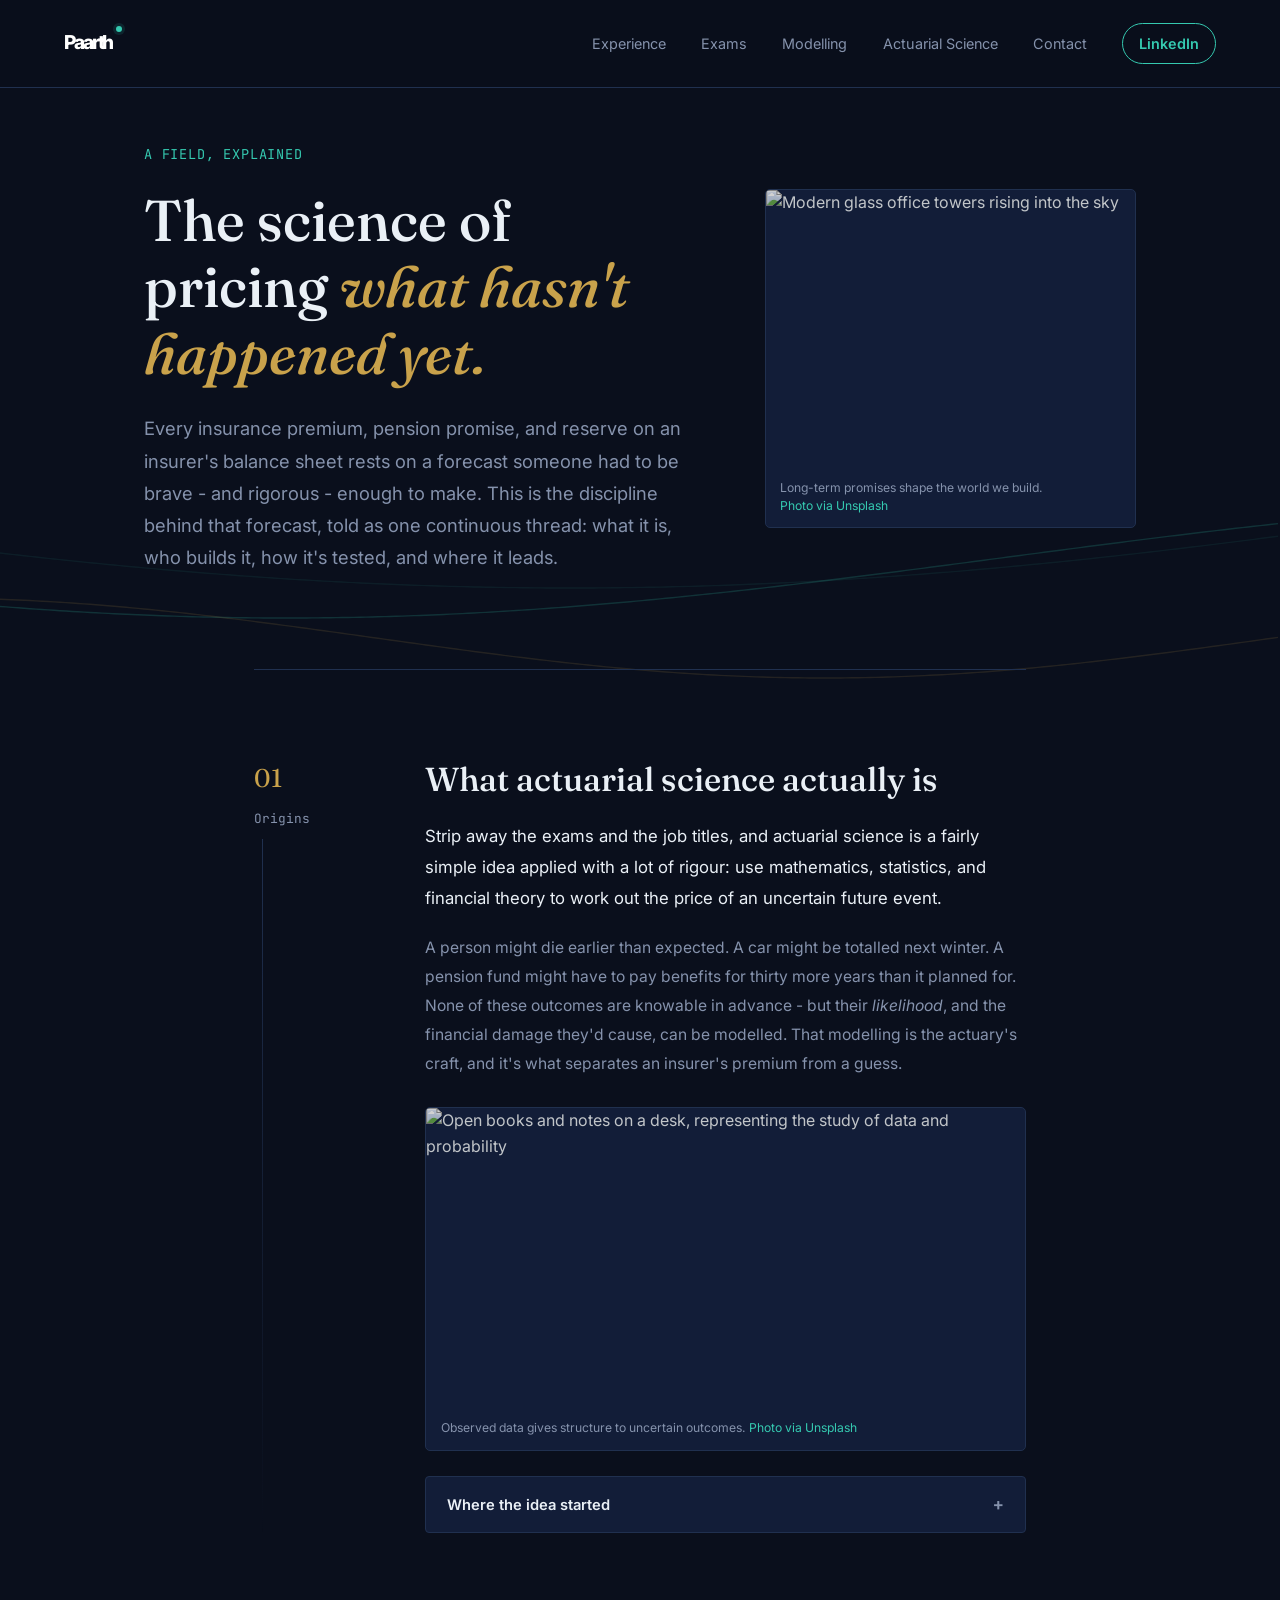
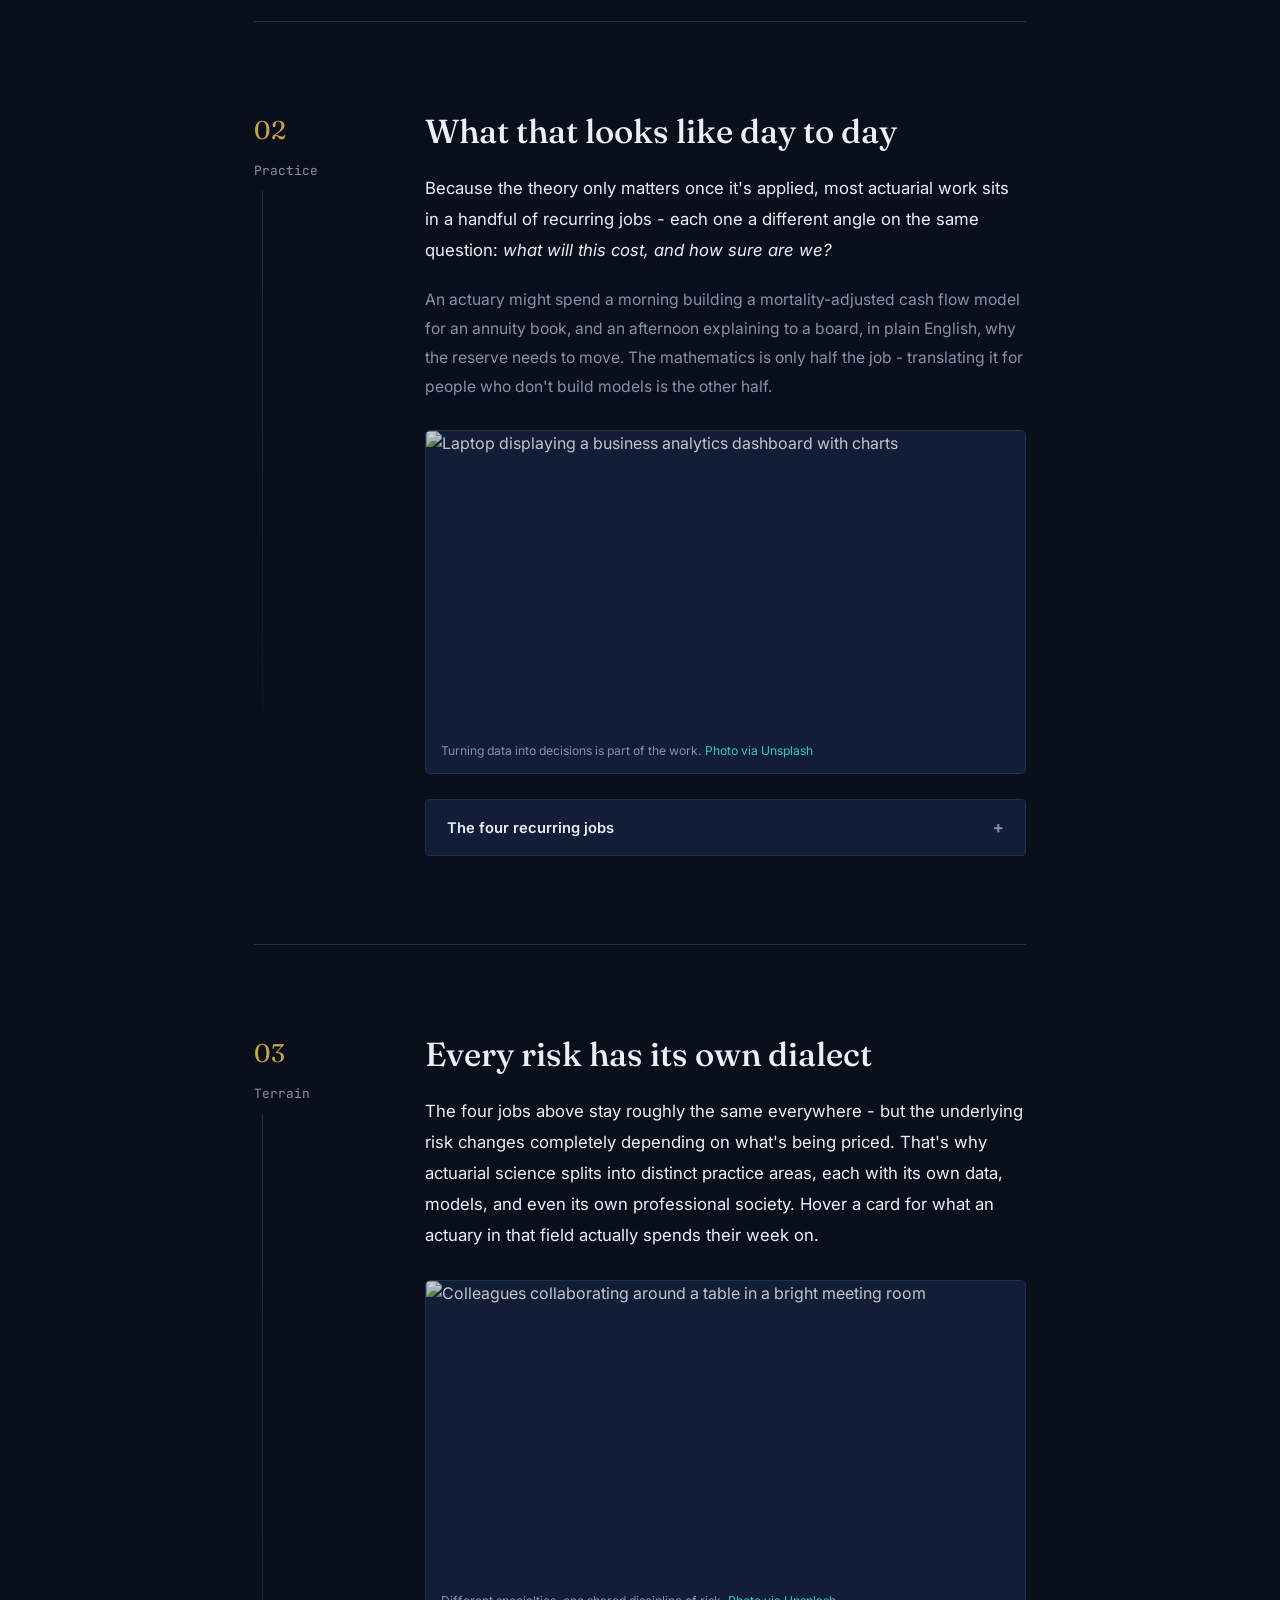
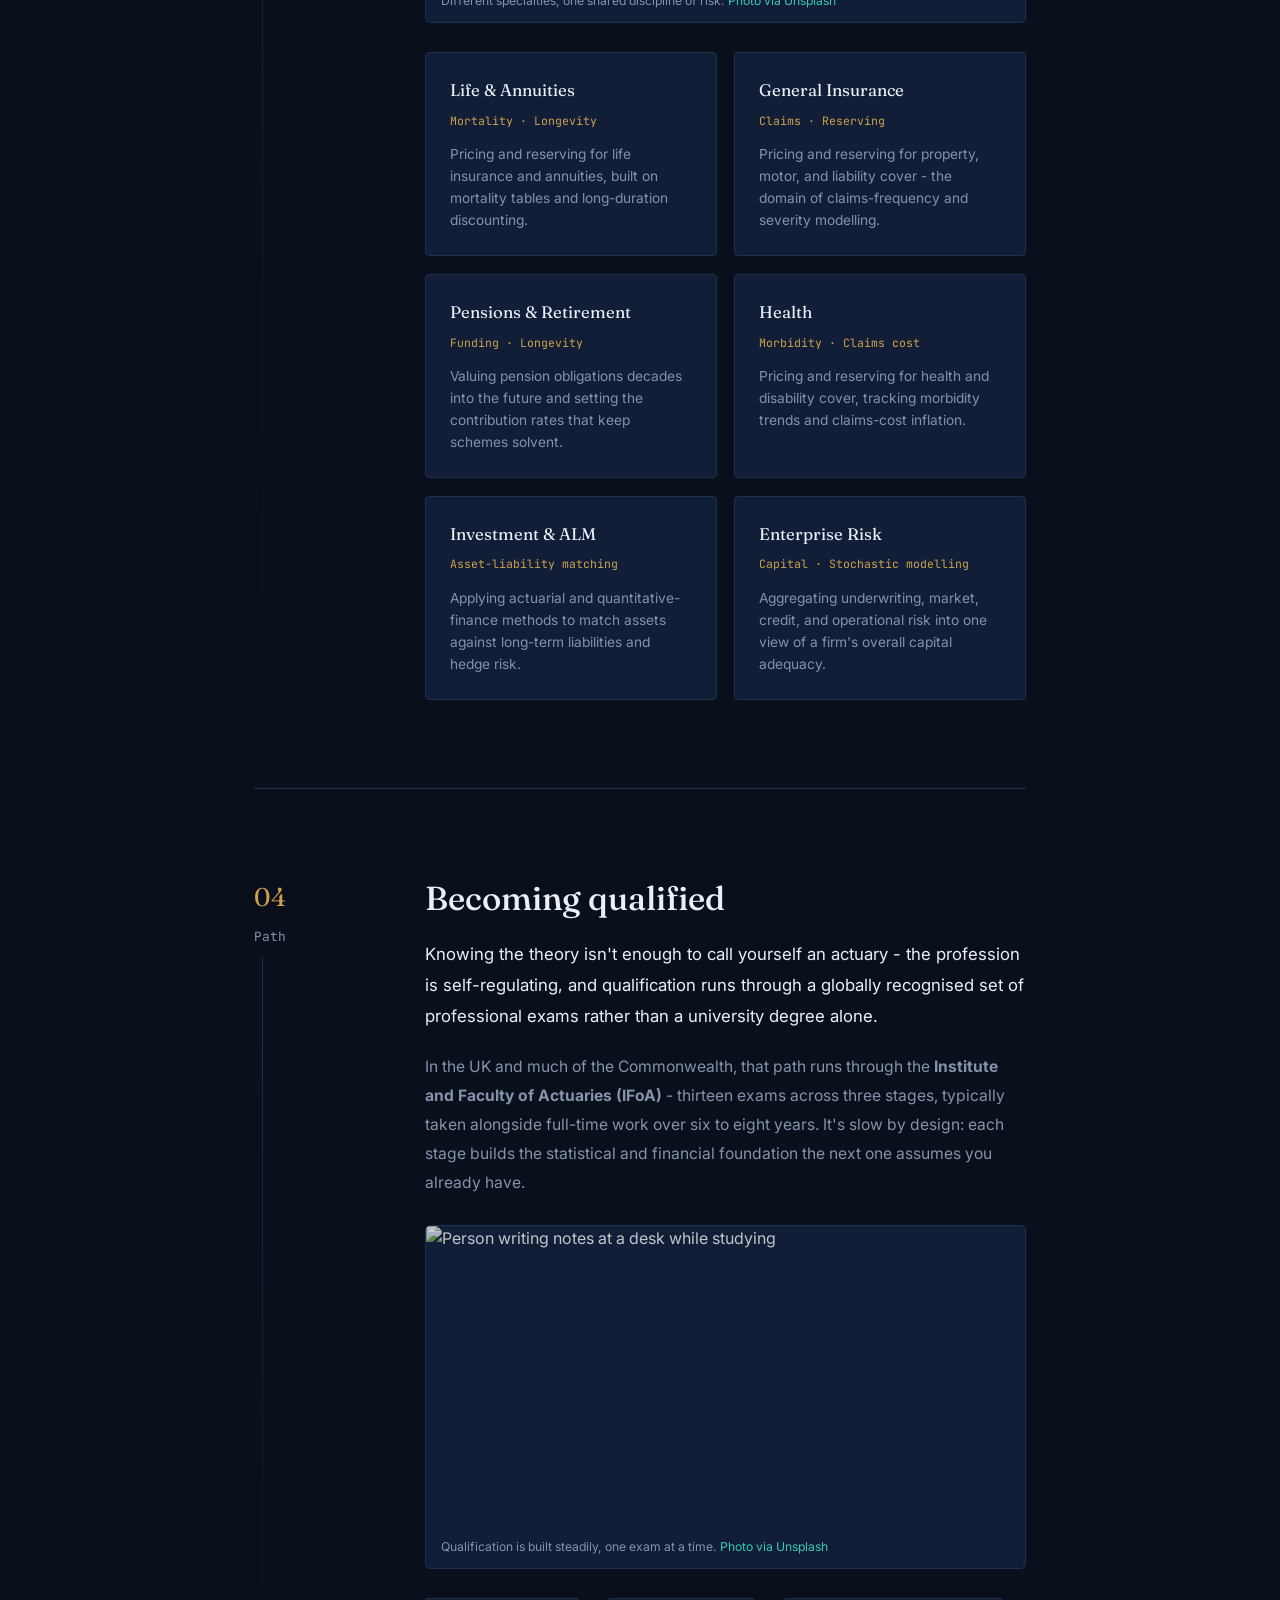
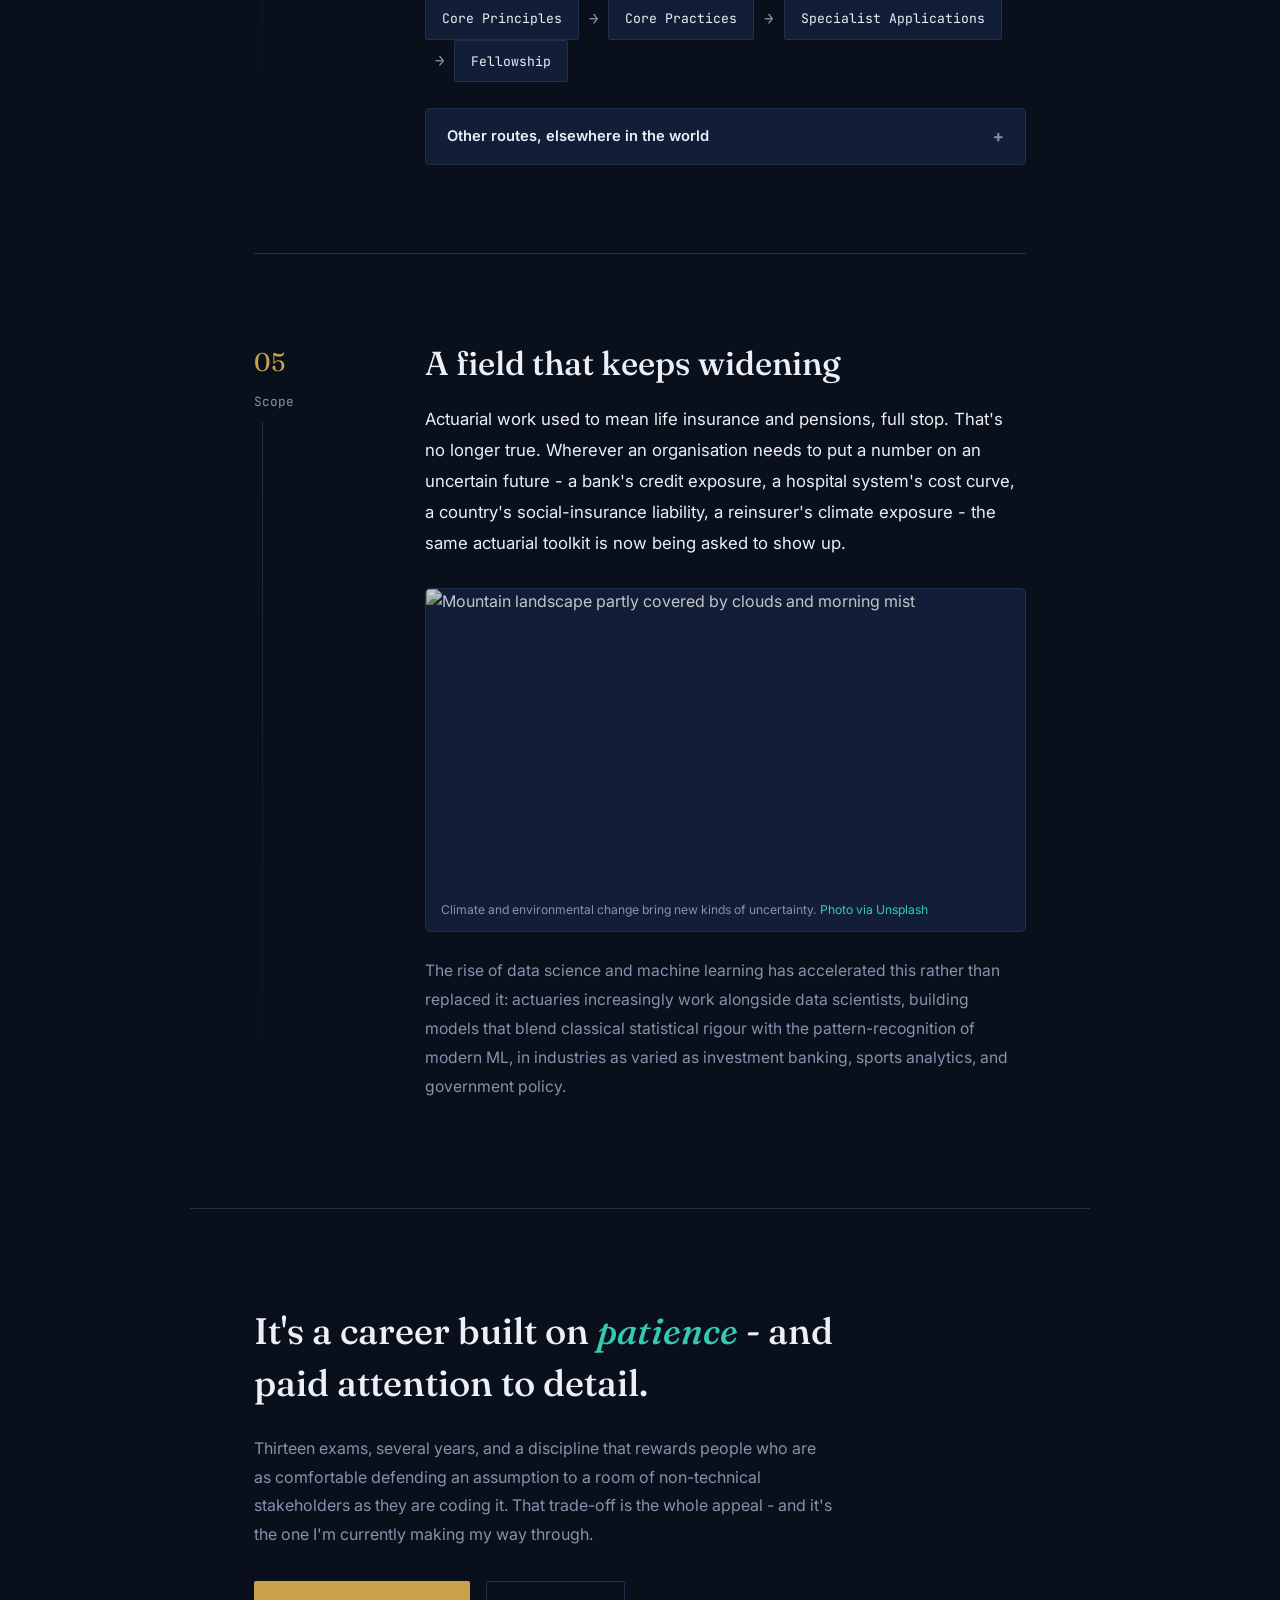
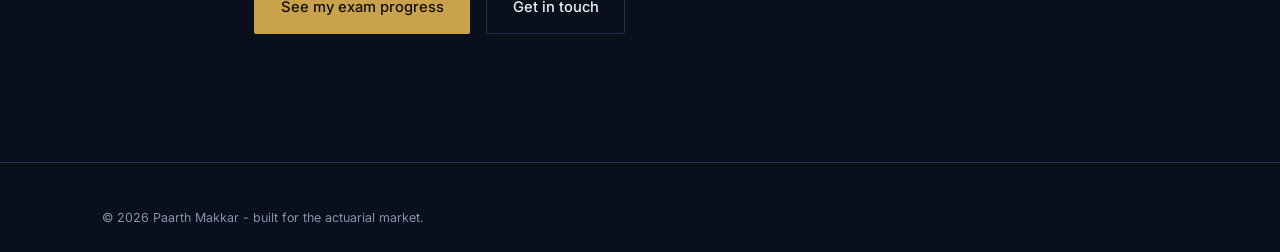
==== commit 77694d81: "separated style sheets for different webpages" ====
--- a/pages/actuarial-science/index.html
+++ b/pages/actuarial-science/index.html
@@ -6,7 +6,8 @@
 <title>Actuarial Science - Paarth Makkar</title>
 <link rel="preconnect" href="https://fonts.googleapis.com">
 <link href="https://fonts.googleapis.com/css2?family=Fraunces:opsz,wght@9..144,300;9..144,500;9..144,600&family=Inter:wght@400;500;600&family=JetBrains+Mono:wght@400;500&display=swap" rel="stylesheet">
-<link rel="stylesheet" href="../../assets/css/style.css">
+<link rel="stylesheet" href="../../assets/css/base.css">
+<link rel="stylesheet" href="actuarial-science.css">
 <link rel="icon" type="image/x-icon" href="../../assets/favicon.ico">
 </head>
 <body>
@@ -241,6 +242,6 @@
 
 <footer class="footer">© <span id="year"></span> Paarth Makkar - built for the actuarial market.</footer>
 
-<script src="../../assets/js/actuarial-science.js"></script>
+<script src="actuarial-science.js"></script>
 </body>
 </html>
--- a/assets/css/base.css
+++ b/assets/css/base.css
@@ -0,0 +1,114 @@
+:root{
+  --bg:#0A0F1C;
+  --bg-alt:#0F1830;
+  --surface:#121D38;
+  --border:#20304F;
+  --text:#EAF0F6;
+  --muted:#8592AC;
+  --gold:#C9A24B;
+  --teal:#35C9B0;
+  --violet:#8C7AE6;
+  --serif:'Fraunces', serif;
+  --mono:'JetBrains Mono', monospace;
+  --sans:'Inter', sans-serif;
+}
+*{margin:0;padding:0;box-sizing:border-box;}
+html{scroll-behavior:smooth;}
+body{
+  background:var(--bg);
+  color:var(--text);
+  font-family:var(--sans);
+  line-height:1.6;
+  overflow-x:hidden;
+}
+@media (prefers-reduced-motion: reduce){
+  html{scroll-behavior:auto;}
+  *{animation-duration:0.01ms !important; transition-duration:0.01ms !important;}
+}
+
+a{color:inherit;text-decoration:none;}
+:focus-visible{outline:2px solid var(--teal);outline-offset:3px;}
+
+#bg-curve{
+  position:fixed;inset:0;
+  width:100%;height:100%;
+  z-index:0;
+  opacity:0.55;
+  pointer-events:none;
+}
+
+main, .nav, .footer{position:relative;z-index:1;}
+
+.nav{
+  position:fixed;top:0;left:0;right:0;
+  display:flex;justify-content:space-between;align-items:center;
+  padding:1.4rem clamp(1.5rem,5vw,4rem);
+  z-index:10;
+  backdrop-filter:blur(10px);
+  background:rgba(10,15,28,0.55);
+  border-bottom:1px solid var(--border);
+}
+.nav__logo{height:42px;display:grid;place-items:center;flex:0 0 auto;cursor:default;}
+.nav__logo-mark{
+  position:relative;font-family:var(--sans);font-size:1.2rem;font-weight:800;
+  letter-spacing:-.11em;color:#fff;line-height:1;transition:transform .2s ease;
+}
+.nav__logo-mark::after{
+  content:'';position:absolute;width:6px;height:6px;border-radius:50%;
+  background:var(--teal);right:-10px;top:-4px;box-shadow:0 0 0 3px rgba(53,201,176,.12);
+  animation:logo-shine 2.8s ease-in-out infinite;
+}
+.nav__logo:hover .nav__logo-mark{transform:translateY(-1px);}
+@keyframes logo-shine{0%,100%{box-shadow:0 0 0 3px rgba(53,201,176,.12),0 0 0 rgba(53,201,176,0);}50%{box-shadow:0 0 0 5px rgba(53,201,176,.08),0 0 12px rgba(53,201,176,.75);}}
+.nav__links{display:flex;align-items:center;gap:clamp(1rem,3vw,2.2rem);}
+.nav__links a{font-size:0.9rem;color:var(--muted);transition:color .2s;}
+.nav__links a:hover{color:var(--teal);}
+.nav__links .nav__linkedin{
+  display:inline-flex;align-items:center;justify-content:center;
+  padding:0.48rem 1rem;border-radius:999px;
+  color:var(--teal);background:transparent;border:1px solid var(--teal);font-weight:600;
+  box-shadow:none;
+  transition:transform .2s ease,background .2s ease,color .2s ease,box-shadow .2s ease;
+}
+.nav__links .nav__linkedin:hover{color:#071713;background:var(--teal);transform:translateY(-2px);box-shadow:0 9px 22px -8px rgba(53,201,176,.7);}
+
+.btn{
+  display:inline-block;
+  padding:0.85rem 1.6rem;
+  border-radius:2px;
+  font-size:0.92rem;
+  font-weight:500;
+  cursor:pointer;
+  border:1px solid transparent;
+  transition:transform .15s ease, background .2s ease, border-color .2s ease;
+}
+.btn:hover{transform:translateY(-2px);}
+.btn--primary{background:var(--gold);color:#12100A;}
+.btn--primary:hover{background:#dcb865;}
+.btn--ghost{background:transparent;color:var(--text);border-color:var(--border);}
+.btn--ghost:hover{border-color:var(--teal);color:var(--teal);}
+
+.pill{
+  font-family:var(--mono);font-size:0.7rem;color:var(--muted);
+  border:1px solid var(--border);padding:0.3rem 0.7rem;border-radius:999px;
+}
+.pill--glow{color:var(--accent);border-color:var(--accent);box-shadow:0 0 10px -2px var(--accent);}
+
+.footer{
+  padding:2.8rem clamp(1.5rem,8vw,8rem) 1.5rem;color:var(--muted);
+  font-size:0.78rem;border-top:1px solid var(--border);
+}
+.footer__inner,.footer__base{max-width:1180px;margin:0 auto;display:flex;justify-content:space-between;align-items:center;gap:2rem;}
+.footer__inner{padding-bottom:2.5rem;}
+.footer__identity{display:flex;flex-direction:column;gap:.45rem;}
+.footer__name{font-family:var(--serif);font-size:1.1rem;color:var(--text);}
+.footer__links{display:flex;align-items:center;justify-content:flex-end;gap:1.4rem;flex-wrap:wrap;}
+.footer__links a{color:var(--text);transition:color .2s ease;}
+.footer__links a:hover,.footer__base a:hover{color:var(--teal);}
+.footer__base{padding-top:1.3rem;border-top:1px solid var(--border);font-size:.72rem;}
+.footer__base a{transition:color .2s ease;}
+@media (max-width:720px){
+  .footer__inner,.footer__base{align-items:flex-start;flex-direction:column;gap:1.3rem;}
+  .footer__links{justify-content:flex-start;gap:.8rem 1.1rem;}
+  .footer__inner{padding-bottom:2rem;}
+}
--- a/pages/actuarial-science/actuarial-science.css
+++ b/pages/actuarial-science/actuarial-science.css
@@ -0,0 +1,115 @@
+.as-page{padding-top:9rem;}
+
+.as-hero{
+  max-width:1120px;margin:0 auto;padding:0 clamp(1.5rem,5vw,4rem) 6rem;
+  display:grid;grid-template-columns:minmax(0,1.2fr) minmax(260px,.8fr);
+  align-items:center;gap:clamp(2rem,5vw,4rem);
+}
+.as-hero__eyebrow{font-family:var(--mono);font-size:0.85rem;color:var(--teal);letter-spacing:0.06em;text-transform:uppercase;margin-bottom:1.4rem;}
+.as-hero__title{font-family:var(--serif);font-weight:500;font-size:clamp(2.2rem,5vw,3.6rem);line-height:1.15;margin-bottom:1.6rem;}
+.as-hero__title em{font-style:italic;color:var(--gold);}
+.as-hero__lede{font-size:1.15rem;line-height:1.75;color:var(--muted);max-width:62ch;}
+
+.as-visual{margin:0;border:1px solid var(--border);border-radius:5px;overflow:hidden;background:var(--surface);}
+.as-visual img{display:block;width:100%;aspect-ratio:4/3;object-fit:cover;filter:saturate(.78) brightness(.82);}
+.as-visual figcaption{padding:.75rem .9rem;color:var(--muted);font-size:.76rem;line-height:1.5;}
+.as-visual figcaption a{color:var(--teal);white-space:nowrap;}
+.as-visual figcaption a:hover{color:var(--gold);}
+.as-hero__visual img{aspect-ratio:4/3;}
+.as-visual--story{margin:1.8rem 0 1.5rem;}
+.as-visual--story img{aspect-ratio:16/8;}
+
+.as-story{max-width:900px;margin:0 auto;padding:0 clamp(1.5rem,5vw,4rem);}
+.as-section{
+  position:relative;padding:5.5rem 0;border-top:1px solid var(--border);
+  display:grid;grid-template-columns:minmax(0,120px) 1fr;gap:clamp(1.5rem,4vw,3.5rem);
+}
+.as-section:first-child{border-top:1px solid var(--border);}
+.as-section__index{
+  font-family:var(--mono);font-size:0.8rem;color:var(--muted);
+  display:flex;flex-direction:column;gap:0.6rem;align-items:flex-start;
+}
+.as-section__index span{color:var(--gold);font-size:1.6rem;font-family:var(--serif);}
+.as-section__thread{
+  width:1px;flex:1;min-height:2.5rem;
+  background:linear-gradient(to bottom, var(--border), transparent);
+  align-self:stretch;margin-left:0.5rem;
+}
+.as-section__body{max-width:64ch;}
+.as-section__title{font-family:var(--serif);font-weight:500;font-size:clamp(1.5rem,2.6vw,2.1rem);margin-bottom:1.3rem;line-height:1.25;}
+.as-section__lead{font-size:1.05rem;line-height:1.85;color:var(--text);margin-bottom:1.2rem;}
+.as-section__text{font-size:0.98rem;line-height:1.85;color:var(--muted);margin-bottom:1.2rem;}
+.as-section__link{font-family:var(--mono);font-size:0.82rem;color:var(--teal);}
+
+.as-reveal{
+  margin-top:1.6rem;border:1px solid var(--border);border-radius:4px;overflow:hidden;
+  background:var(--surface);
+}
+.as-reveal__trigger{
+  width:100%;display:flex;align-items:center;justify-content:space-between;gap:1rem;
+  background:none;border:none;color:var(--text);font-family:var(--sans);font-size:0.92rem;font-weight:600;
+  padding:1rem 1.3rem;cursor:pointer;text-align:left;
+}
+.as-reveal__trigger:hover{color:var(--teal);}
+.as-reveal__icon{
+  font-family:var(--mono);font-size:1.1rem;color:var(--muted);flex-shrink:0;
+  transition:transform .3s ease;
+}
+.as-reveal.open .as-reveal__icon{transform:rotate(45deg);color:var(--teal);}
+.as-reveal__panel{
+  max-height:0;overflow:hidden;transition:max-height .4s ease, padding .4s ease;
+  padding:0 1.3rem;
+}
+.as-reveal.open .as-reveal__panel{max-height:600px;padding:0 1.3rem 1.3rem;}
+.as-reveal__panel p{font-size:0.9rem;line-height:1.8;color:var(--muted);}
+.as-reveal__panel ul{margin:0.6rem 0 0;padding-left:1.1rem;}
+.as-reveal__panel li{font-size:0.88rem;line-height:1.75;color:var(--muted);margin-bottom:0.35rem;}
+
+.as-grid{
+  display:grid;grid-template-columns:repeat(auto-fit,minmax(230px,1fr));
+  gap:1.1rem;margin-top:1.8rem;
+}
+.as-card{
+  position:relative;background:var(--surface);border:1px solid var(--border);border-radius:4px;
+  padding:1.5rem;min-height:150px;cursor:default;overflow:hidden;
+  transition:border-color .3s ease, transform .3s ease;
+}
+.as-card:hover{border-color:var(--teal);transform:translateY(-3px);}
+.as-card__name{font-family:var(--serif);font-size:1.05rem;color:var(--text);margin-bottom:0.5rem;display:block;}
+.as-card__tag{font-family:var(--mono);font-size:0.72rem;color:var(--gold);display:block;margin-bottom:0.8rem;}
+.as-card__front{font-size:0.86rem;color:var(--muted);line-height:1.6;transition:opacity .25s ease;}
+.as-card__back{
+  position:absolute;inset:0;padding:1.5rem;background:var(--bg-alt);
+  opacity:0;transform:translateY(8px);transition:opacity .3s ease, transform .3s ease;
+  pointer-events:none;
+}
+.as-card:hover .as-card__front{opacity:0;}
+.as-card:hover .as-card__back{opacity:1;transform:translateY(0);}
+.as-card__back p{font-size:0.85rem;line-height:1.7;color:var(--muted);}
+.as-card__back .as-card__name{color:var(--teal);}
+
+.as-flow{display:flex;flex-wrap:wrap;gap:0;align-items:center;margin-top:1.8rem;}
+.as-flow__step{
+  font-family:var(--mono);font-size:0.82rem;color:var(--text);
+  border:1px solid var(--border);border-radius:2px;padding:0.6rem 1rem;background:var(--surface);
+  transition:border-color .25s ease,color .25s ease;
+}
+.as-flow__step:hover{border-color:var(--gold);color:var(--gold);}
+.as-flow__arrow{color:var(--muted);padding:0 0.6rem;font-family:var(--mono);}
+
+.as-close{
+  max-width:900px;margin:0 auto;padding:6rem clamp(1.5rem,5vw,4rem) 8rem;
+  border-top:1px solid var(--border);text-align:left;
+}
+.as-close__title{font-family:var(--serif);font-weight:500;font-size:clamp(1.6rem,3vw,2.3rem);line-height:1.4;max-width:26ch;margin-bottom:1.6rem;}
+.as-close__title em{font-style:italic;color:var(--teal);}
+.as-close__text{color:var(--muted);font-size:1rem;line-height:1.8;max-width:58ch;margin-bottom:2rem;}
+.as-close__actions{display:flex;gap:1rem;flex-wrap:wrap;}
+
+@media (max-width:720px){
+  .as-hero{grid-template-columns:1fr;gap:2rem;padding-bottom:4rem;}
+  .as-hero__visual{max-width:560px;}
+  .as-section{grid-template-columns:1fr;}
+  .as-section__index{flex-direction:row;align-items:center;gap:0.8rem;}
+  .as-section__thread{display:none;}
+}
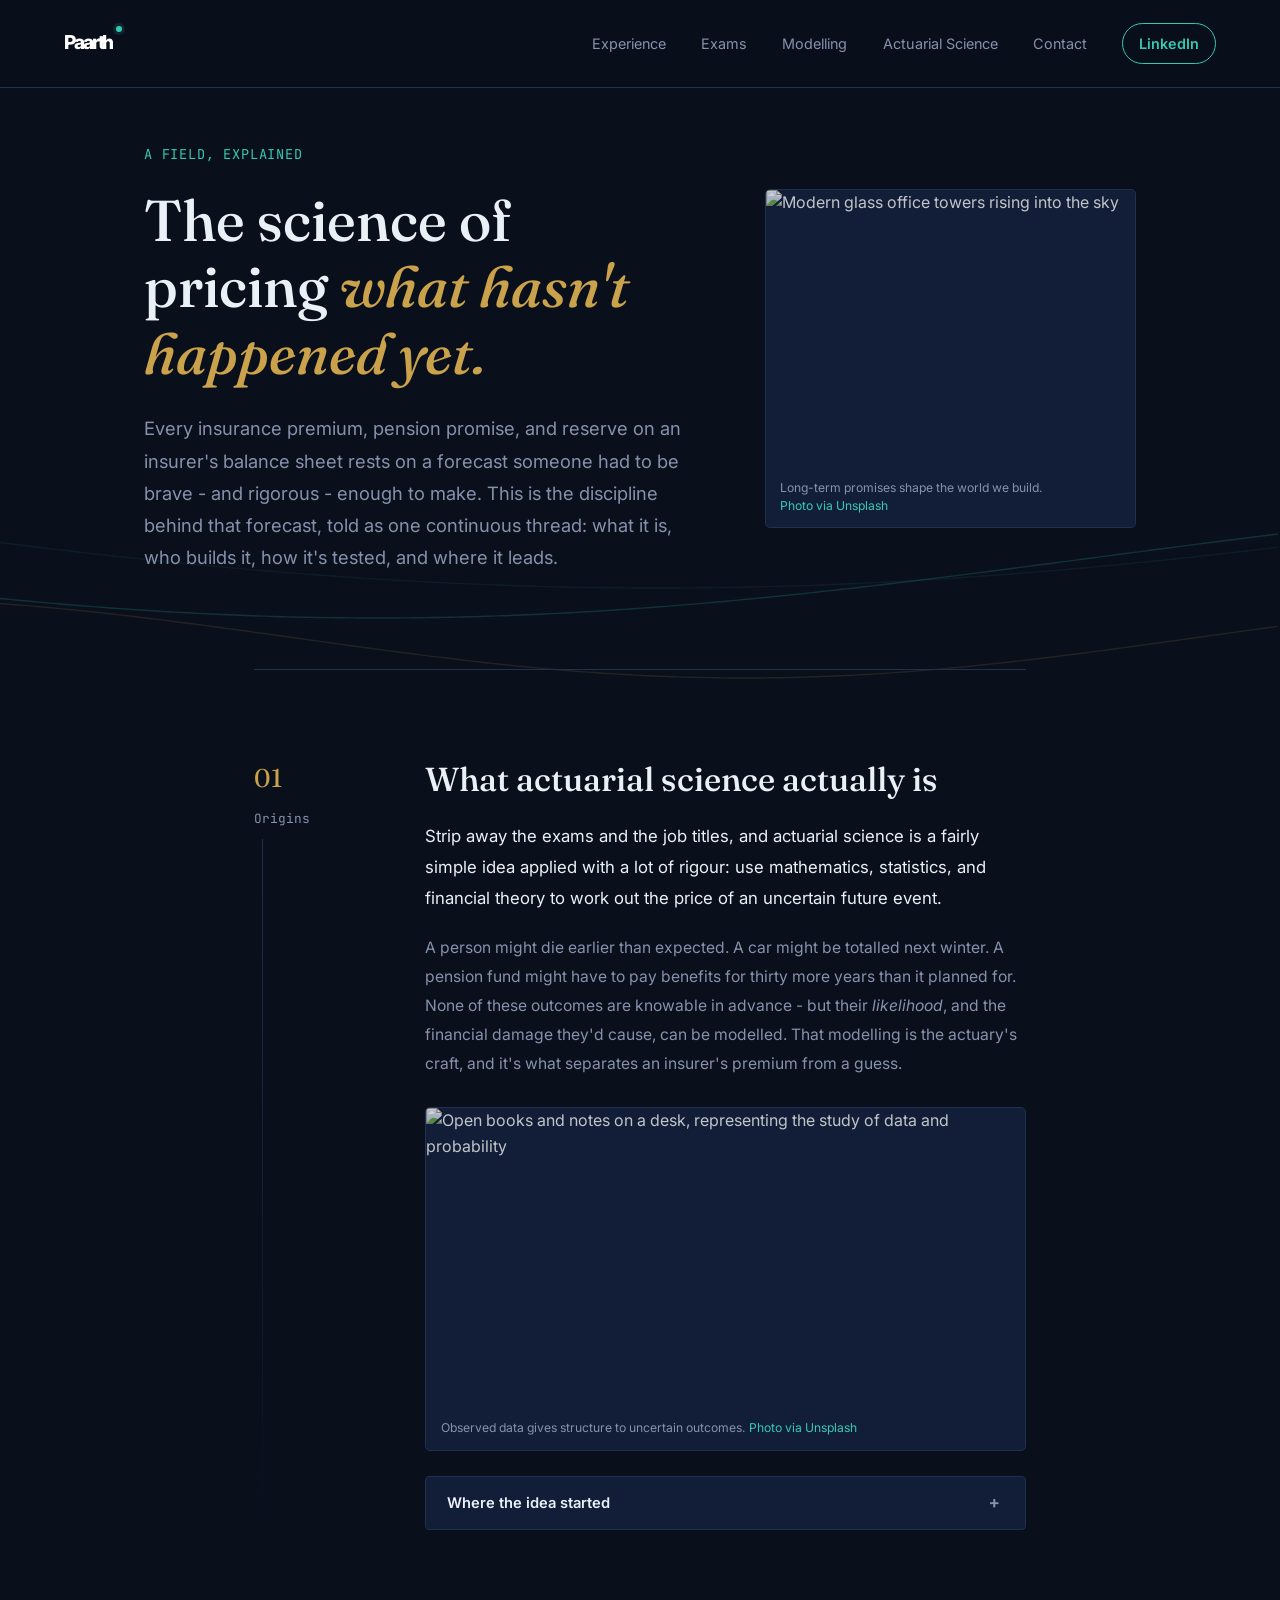
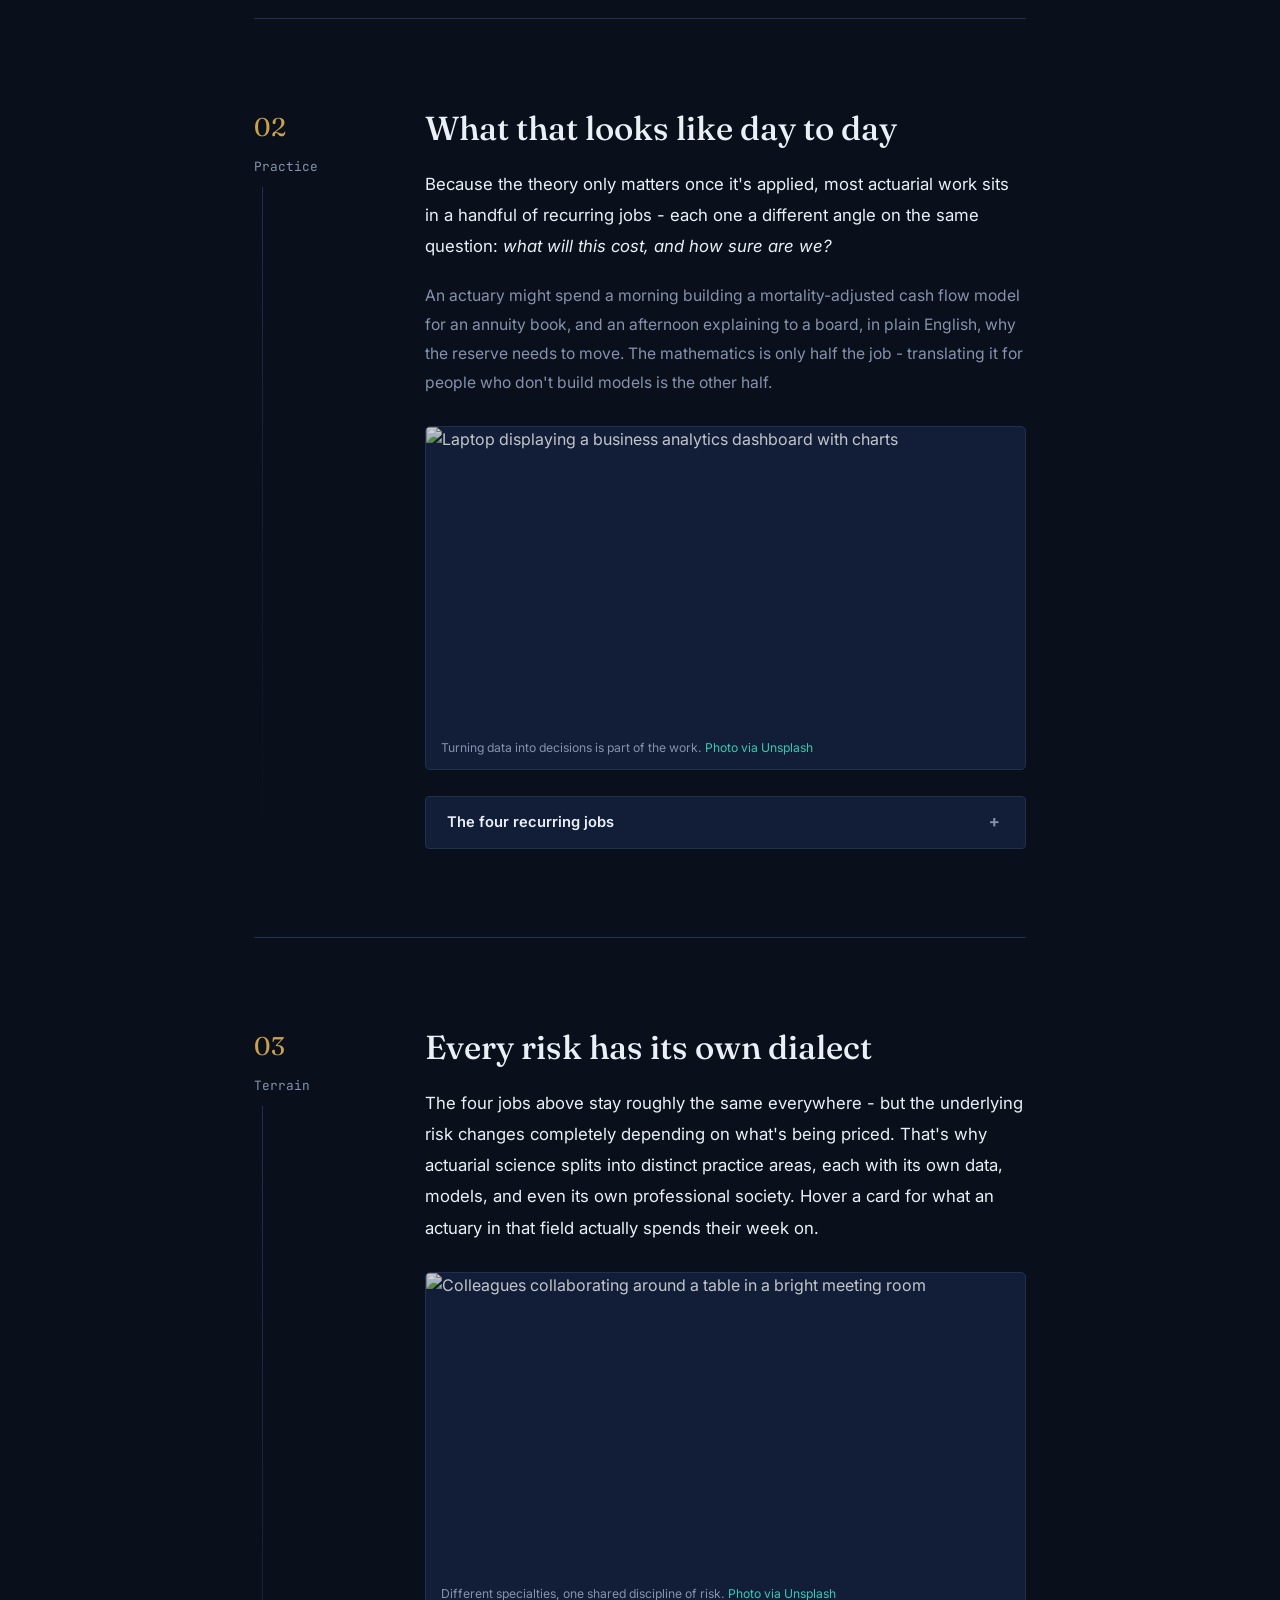
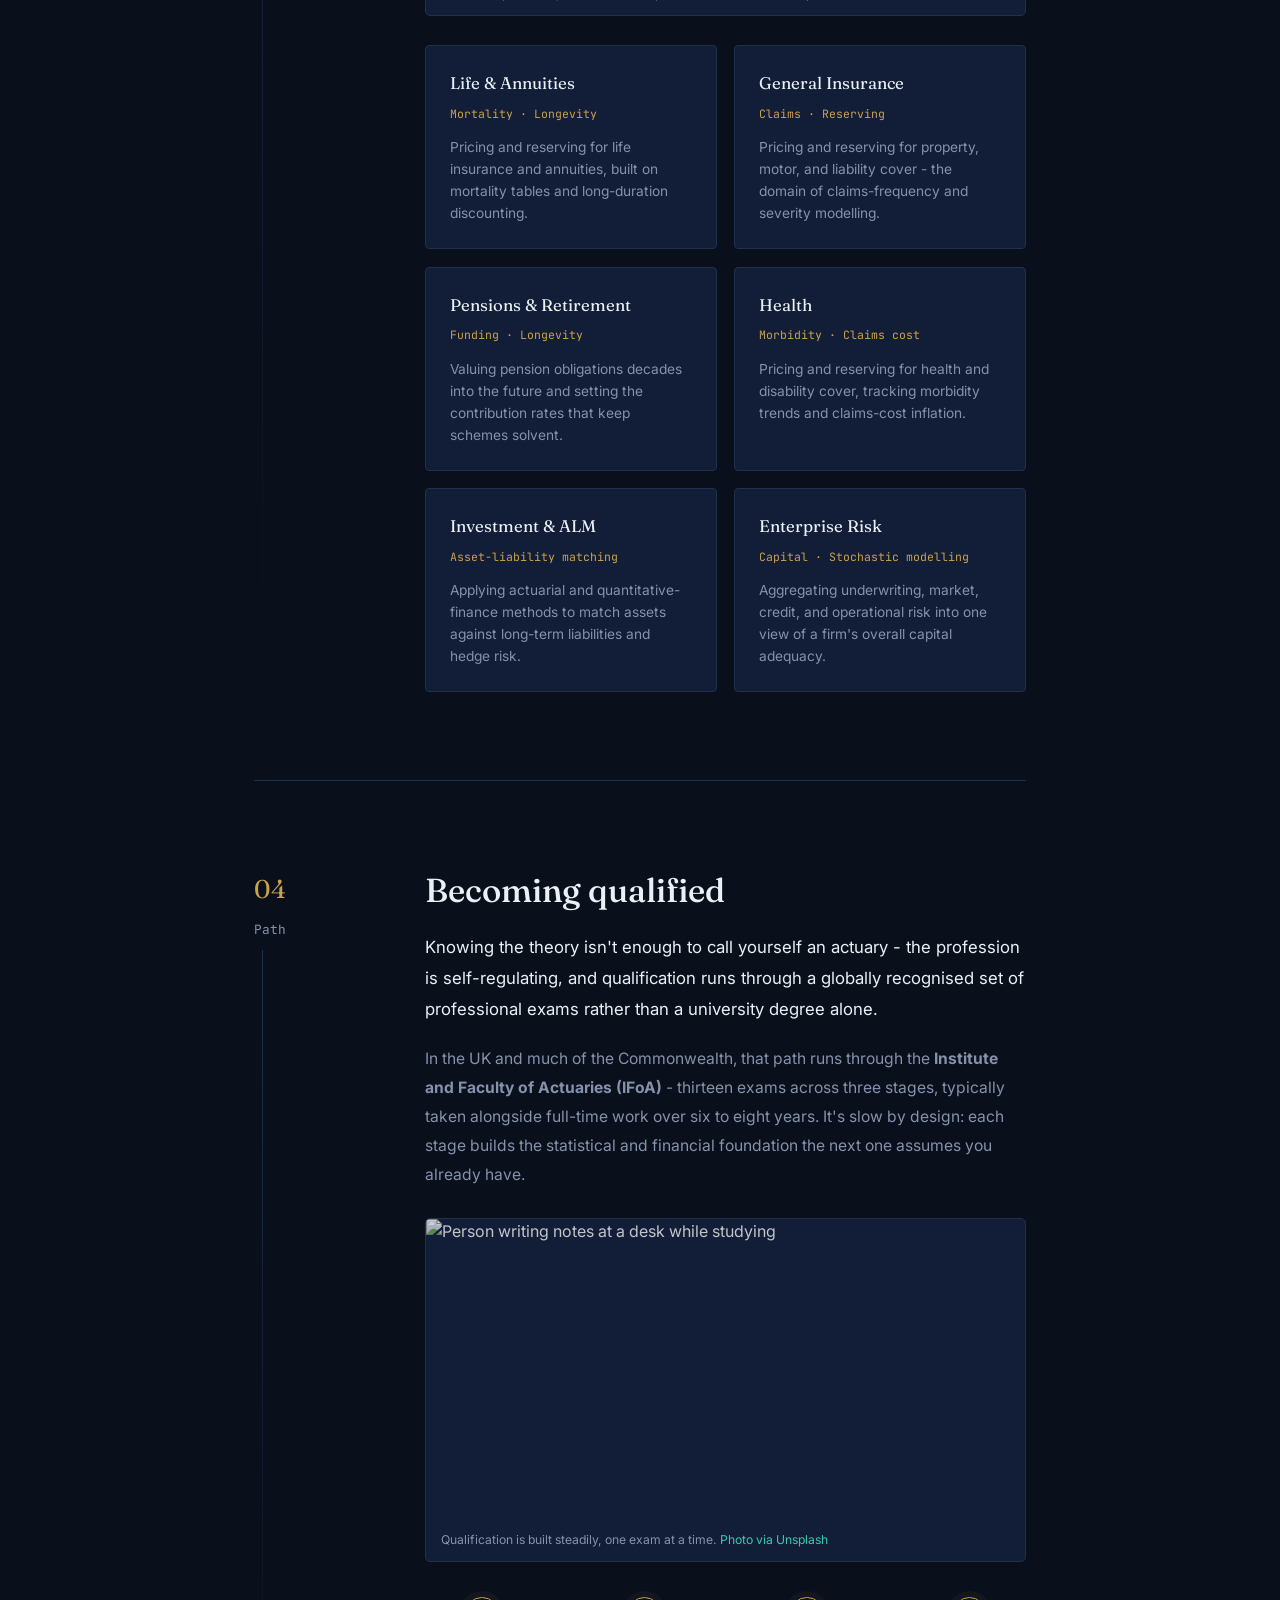
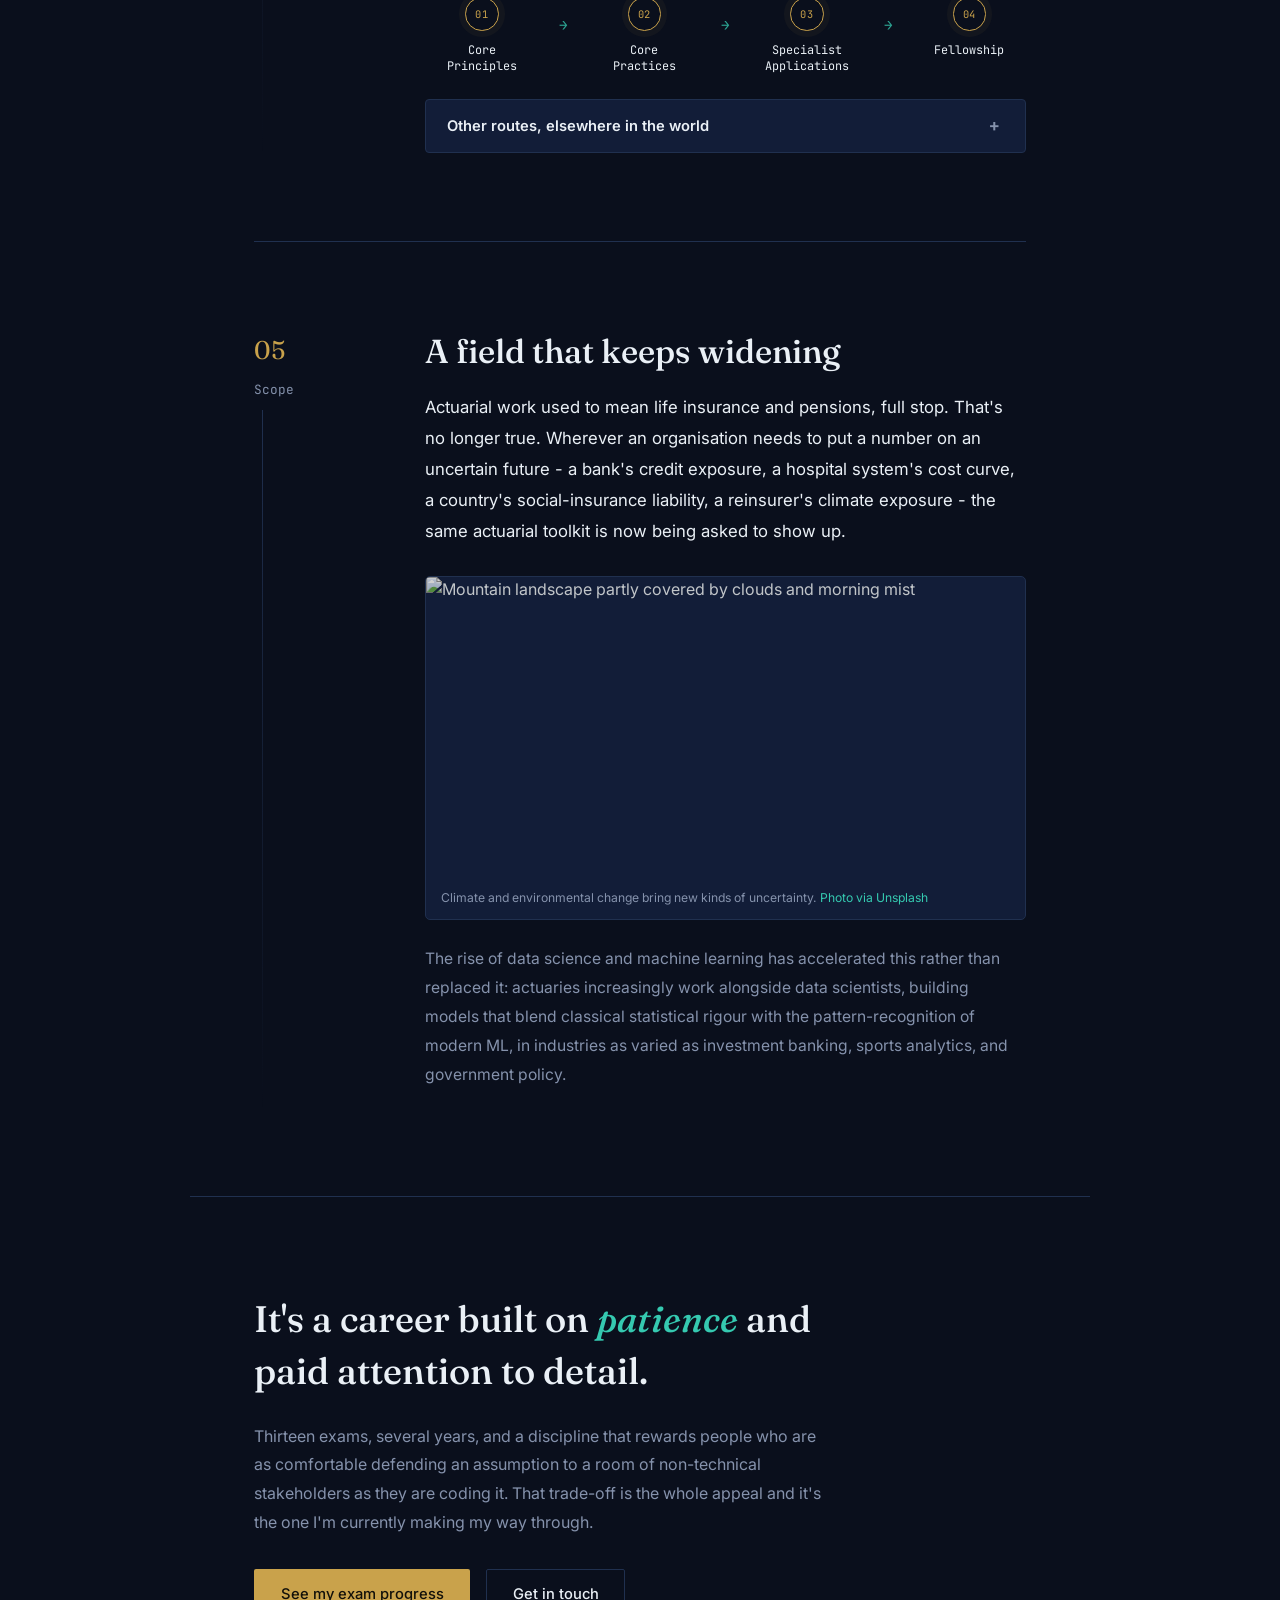
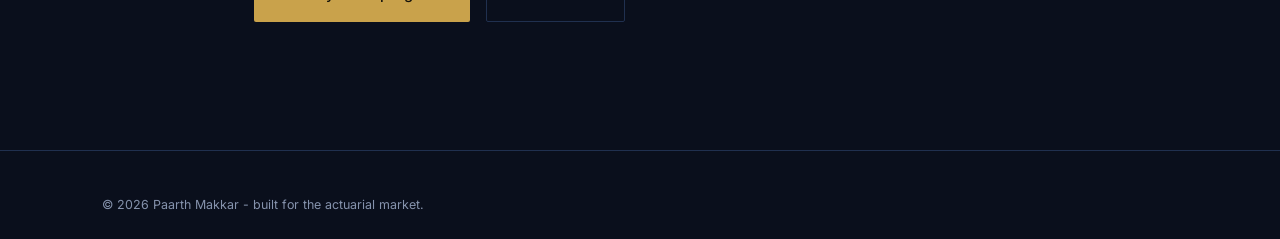
==== commit ac420d9f: "Minor bug fixes" ====
--- a/pages/actuarial-science/index.html
+++ b/pages/actuarial-science/index.html
@@ -191,10 +191,10 @@
           <figcaption>Qualification is built steadily, one exam at a time. <a href="https://unsplash.com/" target="_blank" rel="noopener noreferrer">Photo via Unsplash</a></figcaption>
         </figure>
         <div class="as-flow" aria-label="Exam progression">
-          <span class="as-flow__step">Core Principles</span><span class="as-flow__arrow">→</span>
-          <span class="as-flow__step">Core Practices</span><span class="as-flow__arrow">→</span>
-          <span class="as-flow__step">Specialist Applications</span><span class="as-flow__arrow">→</span>
-          <span class="as-flow__step">Fellowship</span>
+          <span class="as-flow__step"><span class="as-flow__index">01</span><span>Core Principles</span></span><span class="as-flow__arrow" aria-hidden="true">→</span>
+          <span class="as-flow__step"><span class="as-flow__index">02</span><span>Core Practices</span></span><span class="as-flow__arrow" aria-hidden="true">→</span>
+          <span class="as-flow__step"><span class="as-flow__index">03</span><span>Specialist Applications</span></span><span class="as-flow__arrow" aria-hidden="true">→</span>
+          <span class="as-flow__step"><span class="as-flow__index">04</span><span>Fellowship</span></span>
         </div>
         <div class="as-reveal">
           <button class="as-reveal__trigger" type="button" aria-expanded="false">
@@ -230,8 +230,8 @@
 
   <!-- CLOSING -->
   <section class="as-close">
-    <h2 class="as-close__title">It's a career built on <em>patience</em> - and paid attention to detail.</h2>
-    <p class="as-close__text">Thirteen exams, several years, and a discipline that rewards people who are as comfortable defending an assumption to a room of non-technical stakeholders as they are coding it. That trade-off is the whole appeal - and it's the one I'm currently making my way through.</p>
+    <h2 class="as-close__title">It's a career built on <em>patience</em> and paid attention to detail.</h2>
+    <p class="as-close__text">Thirteen exams, several years, and a discipline that rewards people who are as comfortable defending an assumption to a room of non-technical stakeholders as they are coding it. That trade-off is the whole appeal and it's the one I'm currently making my way through.</p>
     <div class="as-close__actions">
       <a href="../../#exams" class="btn btn--primary">See my exam progress</a>
       <a href="../../#contact" class="btn btn--ghost">Get in touch</a>
--- a/pages/actuarial-science/actuarial-science.css
+++ b/pages/actuarial-science/actuarial-science.css
@@ -52,8 +52,9 @@
 }
 .as-reveal__trigger:hover{color:var(--teal);}
 .as-reveal__icon{
-  font-family:var(--mono);font-size:1.1rem;color:var(--muted);flex-shrink:0;
-  transition:transform .3s ease;
+  display:grid;place-items:center;width:1.1em;height:1.1em;
+  font-family:var(--mono);font-size:1.1rem;line-height:1;color:var(--muted);flex-shrink:0;
+  transform-origin:center;transition:transform .3s ease,color .3s ease;
 }
 .as-reveal.open .as-reveal__icon{transform:rotate(45deg);color:var(--teal);}
 .as-reveal__panel{
@@ -88,14 +89,17 @@
 .as-card__back p{font-size:0.85rem;line-height:1.7;color:var(--muted);}
 .as-card__back .as-card__name{color:var(--teal);}
 
-.as-flow{display:flex;flex-wrap:wrap;gap:0;align-items:center;margin-top:1.8rem;}
+.as-flow{display:grid;grid-template-columns:repeat(7,minmax(0,1fr));align-items:start;max-width:760px;margin:2.2rem auto 0;padding:0 1rem;}
 .as-flow__step{
-  font-family:var(--mono);font-size:0.82rem;color:var(--text);
-  border:1px solid var(--border);border-radius:2px;padding:0.6rem 1rem;background:var(--surface);
-  transition:border-color .25s ease,color .25s ease;
+  display:flex;flex-direction:column;align-items:center;gap:.7rem;min-width:0;
+  text-align:center;font-family:var(--mono);font-size:.74rem;line-height:1.35;color:var(--text);
 }
-.as-flow__step:hover{border-color:var(--gold);color:var(--gold);}
-.as-flow__arrow{color:var(--muted);padding:0 0.6rem;font-family:var(--mono);}
+.as-flow__index{
+  display:grid;place-items:center;width:2.1rem;height:2.1rem;border:1px solid var(--gold);
+  border-radius:50%;background:var(--bg);color:var(--gold);font-size:.65rem;letter-spacing:.05em;
+  box-shadow:0 0 0 6px rgba(201,162,75,.05);
+}
+.as-flow__arrow{align-self:start;margin-top:1rem;color:var(--teal);font-family:var(--mono);font-size:.9rem;text-align:center;opacity:.8;}
 
 .as-close{
   max-width:900px;margin:0 auto;padding:6rem clamp(1.5rem,5vw,4rem) 8rem;
@@ -113,3 +117,8 @@
   .as-section__index{flex-direction:row;align-items:center;gap:0.8rem;}
   .as-section__thread{display:none;}
 }
+@media (max-width:900px){
+  .as-flow{display:flex;justify-content:center;gap:.7rem 1rem;}
+  .as-flow__step{flex:0 1 10rem;}
+  .as-flow__arrow{margin-top:1rem;}
+}
